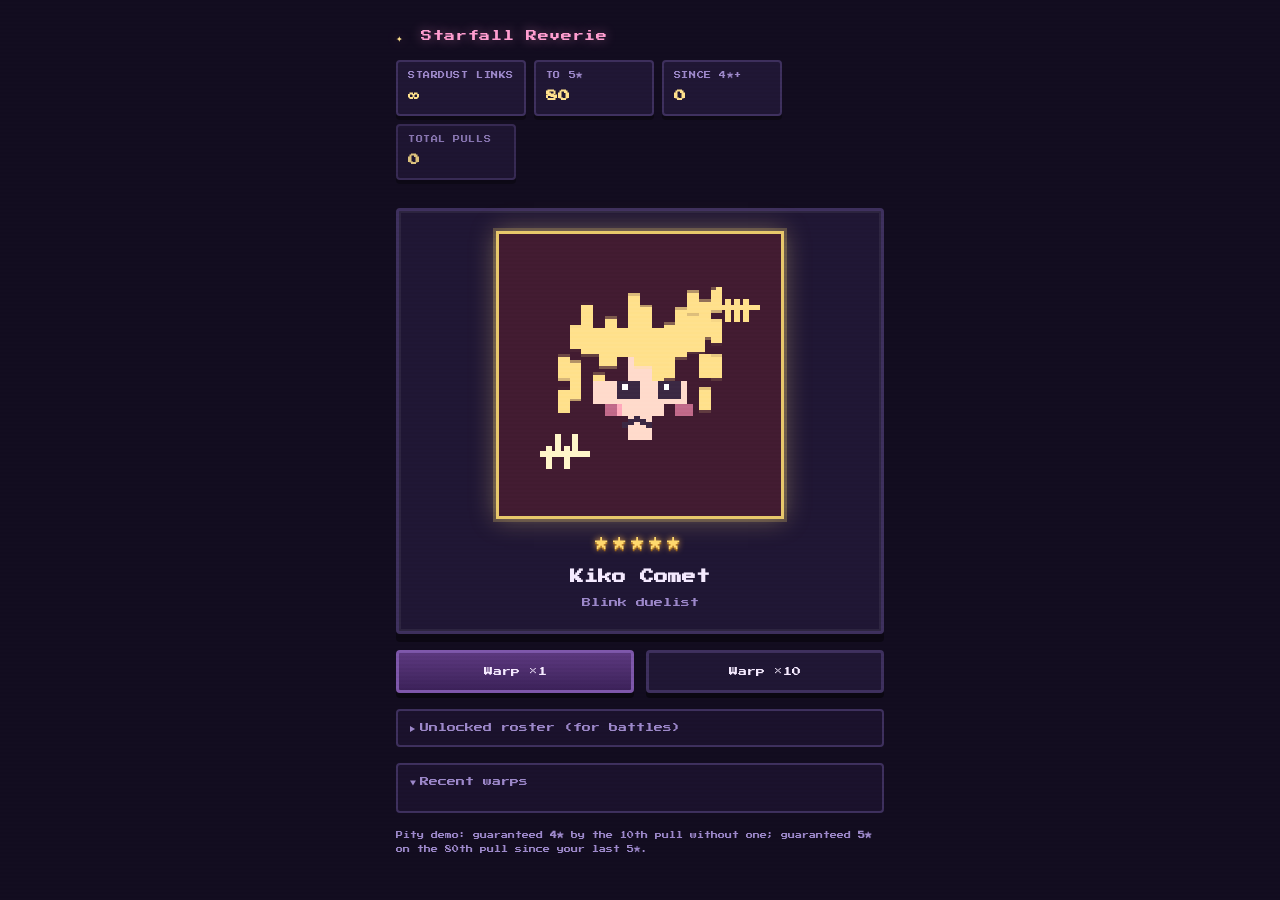
==== index.html @ 78b4b83d "Add gacha spin animation and shared Starfall sprites." ====
<!DOCTYPE html>
<html lang="en">
  <head>
    <meta charset="UTF-8" />
    <meta name="viewport" content="width=device-width, initial-scale=1" />
    <title>Starfall Reverie — Warp Terminal</title>
    <link rel="preconnect" href="https://fonts.googleapis.com" />
    <link rel="preconnect" href="https://fonts.gstatic.com" crossorigin />
    <link
      href="https://fonts.googleapis.com/css2?family=Press+Start+2P&display=swap"
      rel="stylesheet"
    />
    <link rel="stylesheet" href="styles.css" />
  </head>
  <body>
    <div class="crt-overlay" aria-hidden="true"></div>
    <main class="shell">
      <header class="top">
        <div class="brand">
          <span class="spark">✦</span>
          Starfall Reverie
        </div>
        <div class="top-stats">
          <div class="pill" title="Imaginary pulls — demo currency">
            <span class="label">Stardust Links</span>
            <strong id="currency">∞</strong>
          </div>
          <div class="pill" title="Pulls until 5★ pity">
            <span class="label">To 5★</span>
            <strong id="pity-five">80</strong>
          </div>
          <div class="pill" title="Pulls since last 4★ or higher">
            <span class="label">Since 4★+</span>
            <strong id="pity-four">0</strong>
          </div>
          <div class="pill muted">
            <span class="label">Total pulls</span>
            <strong id="total-pulls">0</strong>
          </div>
        </div>
      </header>

      <section class="stage" aria-live="polite">
        <div class="warp-card" id="result-card">
          <canvas id="portrait" width="96" height="96" aria-hidden="true"></canvas>
          <div class="stars" id="stars-row" aria-label=""></div>
          <h2 class="char-name" id="char-name">Ready to warp</h2>
          <p class="tagline" id="tagline">Cute destinies behind every startrail.</p>
        </div>
        <div class="burst" id="burst" aria-hidden="true"></div>
      </section>

      <div class="actions">
        <button type="button" class="btn primary" id="pull-one">
          Warp ×1
        </button>
        <button type="button" class="btn" id="pull-ten">
          Warp ×10
        </button>
      </div>

      <details class="vault-panel">
        <summary>Unlocked roster (for battles)</summary>
        <p class="vault-hint">
          Same sprites as gacha · your friend&apos;s combat page can load
          <code>shared/starfall.js</code> and call
          <code>Starfall.drawPortrait(canvas, Starfall.getCharacter(id))</code>.
        </p>
        <div class="roster-grid" id="roster-grid" aria-live="polite"></div>
      </details>

      <details class="log-panel" open>
        <summary>Recent warps</summary>
        <ul class="warp-log" id="warp-log"></ul>
      </details>

      <footer class="footnote">
        Pity demo: guaranteed <strong>4★</strong> by the 10th pull without one;
        guaranteed <strong>5★</strong> on the 80th pull since your last 5★.
      </footer>
    </main>
    <script src="shared/starfall.js"></script>
    <script src="game.js"></script>
  </body>
</html>
---- styles.css ----
:root {
  --bg: #120c1f;
  --panel: #1f1633;
  --line: #3d2f5c;
  --text: #f5eaff;
  --muted: #9b86c9;
  --accent: #ff9ccf;
  --gold: #ffe08a;
  --star5: linear-gradient(135deg, #fff6c9, #d4a24a);
  --star4: #c9b3ff;
  --star3: #7ec8ff;
  --danger: #ff6b9d;
  --radius: 4px;
  --pixel-scale: 3;
}

*,
*::before,
*::after {
  box-sizing: border-box;
}

html,
body {
  height: 100%;
  margin: 0;
  background: var(--bg);
  color: var(--text);
  font-family: "Press Start 2P", monospace;
  font-size: 10px;
  line-height: 1.6;
  overflow-x: hidden;
}

body {
  image-rendering: pixelated;
  image-rendering: crisp-edges;
}

.crt-overlay {
  pointer-events: none;
  position: fixed;
  inset: 0;
  background: repeating-linear-gradient(
    0deg,
    rgb(255 255 255 / 0.03),
    rgb(255 255 255 / 0.03) 2px,
    transparent 2px,
    transparent 4px
  );
  mix-blend-mode: overlay;
  z-index: 999;
}

.shell {
  max-width: 520px;
  margin: 0 auto;
  padding: 28px 16px 40px;
  position: relative;
  z-index: 1;
}

.top {
  display: flex;
  flex-direction: column;
  gap: 14px;
  margin-bottom: 20px;
}

.brand {
  font-size: 11px;
  letter-spacing: 0.06em;
  color: var(--accent);
  text-shadow: 0 0 12px rgb(255 156 207 / 0.45);
}

.spark {
  color: var(--gold);
  margin-right: 6px;
}

.top-stats {
  display: flex;
  flex-wrap: wrap;
  gap: 8px;
}

.pill {
  background: var(--panel);
  border: 2px solid var(--line);
  border-radius: var(--radius);
  padding: 8px 10px;
  min-width: 120px;
  box-shadow: 0 4px 0 rgb(0 0 0 / 0.35);
}

.pill.muted {
  opacity: 0.85;
}

.pill .label {
  display: block;
  font-size: 7px;
  color: var(--muted);
  margin-bottom: 6px;
  text-transform: uppercase;
  letter-spacing: 0.08em;
}

.pill strong {
  font-size: 12px;
  color: var(--gold);
}

.stage {
  position: relative;
  display: grid;
  place-items: center;
  padding: 8px 0 16px;
  min-height: 220px;
}

.warp-card {
  background: var(--panel);
  border: 3px solid var(--line);
  border-radius: var(--radius);
  padding: 20px;
  width: 100%;
  text-align: center;
  box-shadow:
    inset 0 0 0 2px rgb(255 255 255 / 0.06),
    0 8px 0 rgb(0 0 0 / 0.4);
}

#portrait {
  width: calc(96px * var(--pixel-scale));
  height: calc(96px * var(--pixel-scale));
  margin: 0 auto 14px;
  display: block;
  image-rendering: pixelated;
  image-rendering: crisp-edges;
  border: 3px solid var(--line);
  background: rgb(30 22 52);
}

.warp-card.r5 #portrait {
  border-color: #e8c86a;
  box-shadow:
    0 0 0 3px rgb(232 200 106 / 0.25),
    0 0 24px rgb(255 220 140 / 0.35);
}

.warp-card.r4 #portrait {
  border-color: var(--star4);
  box-shadow:
    0 0 0 3px rgb(201 179 255 / 0.2),
    0 0 18px rgb(180 140 255 / 0.3);
}

.warp-card.r3 #portrait {
  border-color: var(--star3);
}

.stars {
  font-size: 14px;
  letter-spacing: 4px;
  margin-bottom: 10px;
  min-height: 18px;
}

.stars.star5 span {
  color: #ffd86b;
  text-shadow:
    0 0 6px #ffb74a,
    0 2px #8a5714;
}

.stars.star4 span {
  color: var(--star4);
  text-shadow: 0 0 6px rgb(167 139 252 / 0.7);
}

.stars.star3 span {
  color: var(--star3);
}

.char-name {
  font-size: 14px;
  margin: 0 0 8px;
  word-break: break-word;
}

.tagline {
  margin: 0;
  font-size: 9px;
  color: var(--muted);
}

.burst {
  position: absolute;
  inset: 0;
  pointer-events: none;
  opacity: 0;
  background: radial-gradient(
    circle,
    rgb(255 230 180 / 0.45) 0%,
    transparent 70%
  );
  transition: opacity 120ms linear;
}

.burst.flash {
  opacity: 1;
  animation: puff 460ms ease-out forwards;
}

@keyframes puff {
  0% {
    transform: scale(0.92);
    opacity: 1;
  }
  70% {
    opacity: 0.35;
  }
  100% {
    transform: scale(1.15);
    opacity: 0;
  }
}

.actions {
  display: flex;
  gap: 12px;
  margin-bottom: 16px;
}

.btn {
  flex: 1;
  font-family: inherit;
  font-size: 9px;
  padding: 14px 10px;
  border-radius: var(--radius);
  border: 3px solid var(--line);
  background: var(--panel);
  color: var(--text);
  cursor: pointer;
  box-shadow: 0 5px 0 rgb(0 0 0 / 0.45);
}

.btn:active {
  transform: translateY(4px);
  box-shadow: 0 1px 0 rgb(0 0 0 / 0.35);
}

.btn.primary {
  background: linear-gradient(180deg, #5a377c, #3b2158);
  border-color: #7b55a8;
}

.btn.primary:hover {
  filter: brightness(1.06);
}

.btn:disabled {
  opacity: 0.45;
  cursor: not-allowed;
  pointer-events: none;
}

#result-card.is-spinning {
  animation: warp-wobble 0.16s linear infinite alternate;
}

#result-card.teaser-roll .tagline {
  opacity: 0.55;
}

@keyframes warp-wobble {
  from {
    transform: translate(-1px, 0) skewX(-0.35deg);
  }
  to {
    transform: translate(1px, 0.5px) skewX(0.35deg);
  }
}

.vault-panel {
  background: rgb(26 17 43);
  border: 2px solid var(--line);
  border-radius: var(--radius);
  padding: 10px 12px;
  margin-bottom: 16px;
}

.vault-panel summary {
  cursor: pointer;
  font-size: 9px;
  color: var(--muted);
}

.vault-hint {
  margin: 10px 0 12px;
  font-size: 7px;
  color: var(--muted);
  line-height: 1.9;
}

.vault-hint code {
  font-size: 6px;
  color: var(--accent);
  word-break: break-all;
}

.roster-grid {
  display: grid;
  grid-template-columns: repeat(auto-fill, minmax(88px, 1fr));
  gap: 10px;
  margin-bottom: 4px;
}

.roster-cell {
  border: 2px solid var(--line);
  border-radius: var(--radius);
  padding: 8px;
  background: var(--panel);
  text-align: center;
}

.roster-cell.owned {
  box-shadow:
    inset 0 0 0 2px rgb(255 255 255 / 0.04),
    0 5px 0 rgb(0 0 0 / 0.3);
}

.roster-mini {
  display: block;
  width: 56px;
  height: 56px;
  margin: 0 auto 6px;
  image-rendering: pixelated;
  image-rendering: crisp-edges;
  border: 2px solid var(--star3);
}

.roster-cell.r5 .roster-mini {
  border-color: #c9a046;
}

.roster-cell.r4 .roster-mini {
  border-color: rgb(169 146 229);
}

.roster-cell.locked .roster-mini {
  filter: grayscale(1) brightness(0.39) contrast(1.06);
}

.mini-stars {
  display: block;
  font-size: 10px;
  letter-spacing: 2px;
  margin-bottom: 4px;
  color: var(--gold);
}

.roster-cell.r4 .mini-stars {
  color: var(--star4);
}

.roster-cell.r3 .mini-stars {
  color: var(--star3);
}

.roster-name {
  margin: 0;
  font-size: 8px;
  line-height: 1.55;
  color: var(--text);
  overflow-wrap: anywhere;
}

.log-panel {
  background: rgb(26 17 43);
  border: 2px solid var(--line);
  border-radius: var(--radius);
  padding: 10px 12px;
  margin-bottom: 16px;
}

.log-panel summary {
  cursor: pointer;
  font-size: 9px;
  color: var(--muted);
}

.warp-log {
  list-style: none;
  margin: 12px 0 0;
  padding: 0;
  max-height: 140px;
  overflow-y: auto;
}

.warp-log li {
  font-size: 8px;
  padding: 6px 0;
  border-bottom: 1px dashed rgb(80 62 118 / 0.6);
  display: flex;
  justify-content: space-between;
  gap: 8px;
  color: var(--muted);
}

.warp-log strong {
  color: var(--text);
}

.log-r5 strong {
  color: #ffd86b;
}

.log-r4 strong {
  color: var(--star4);
}

.log-r3 strong {
  color: var(--star3);
}

.footnote {
  font-size: 7px;
  color: var(--muted);
  line-height: 1.9;
}

@media (min-width: 480px) {
  html,
  body {
    font-size: 11px;
  }
}
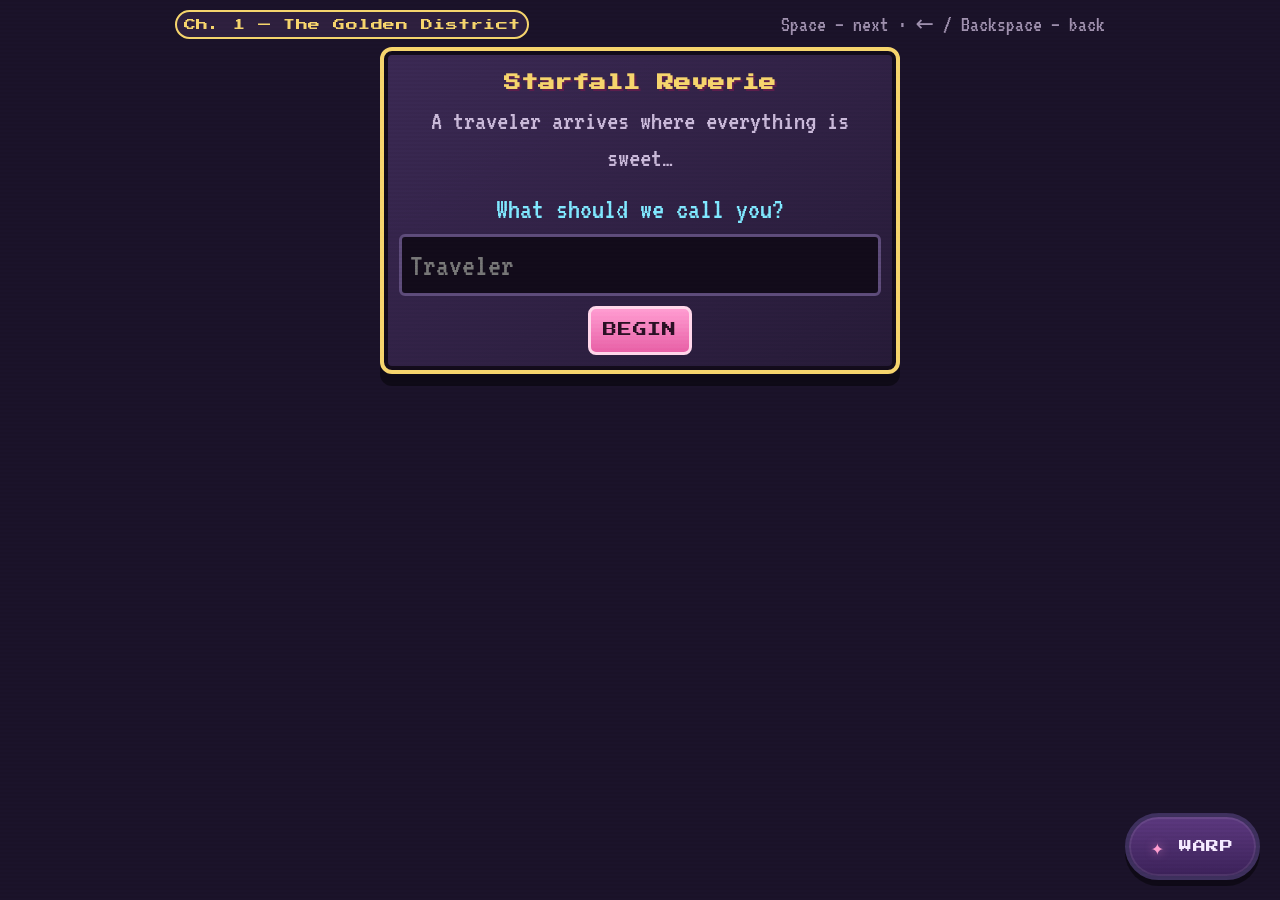
==== commit 4323cfef: "initial story thing yay" ====
--- a/index.html
+++ b/index.html
@@ -3,83 +3,145 @@
   <head>
     <meta charset="UTF-8" />
     <meta name="viewport" content="width=device-width, initial-scale=1" />
-    <title>Starfall Reverie — Warp Terminal</title>
+    <title>Starfall Reverie</title>
     <link rel="preconnect" href="https://fonts.googleapis.com" />
     <link rel="preconnect" href="https://fonts.gstatic.com" crossorigin />
     <link
-      href="https://fonts.googleapis.com/css2?family=Press+Start+2P&display=swap"
+      href="https://fonts.googleapis.com/css2?family=Press+Start+2P&family=VT323&display=swap"
       rel="stylesheet"
     />
     <link rel="stylesheet" href="styles.css" />
   </head>
   <body>
     <div class="crt-overlay" aria-hidden="true"></div>
-    <main class="shell">
-      <header class="top">
-        <div class="brand">
-          <span class="spark">✦</span>
-          Starfall Reverie
+
+    <div class="story-app">
+      <main class="game-shell">
+        <header class="story-top-bar">
+          <span class="chapter-pill">Ch. 1 — The Golden District</span>
+          <span class="story-hint">Space — next · ← / Backspace — back</span>
+        </header>
+
+        <section id="screen-name" class="screen screen--active" aria-label="Name entry">
+          <div class="name-card">
+            <h1 class="title">Starfall Reverie</h1>
+            <p class="subtitle">A traveler arrives where everything is sweet…</p>
+            <label class="name-label" for="player-name">What should we call you?</label>
+            <input
+              id="player-name"
+              class="name-input"
+              type="text"
+              maxlength="16"
+              autocomplete="off"
+              placeholder="Traveler"
+            />
+            <button id="btn-begin" type="button" class="story-btn story-btn-primary">Begin</button>
+          </div>
+        </section>
+
+        <section id="screen-story" class="screen" aria-label="Story" hidden>
+          <div class="scene-backdrop" id="scene-backdrop"></div>
+          <div class="dialogue-box" role="region" aria-live="polite">
+            <div class="speaker-row">
+              <span id="speaker" class="speaker"></span>
+            </div>
+            <p id="line" class="line"></p>
+            <div class="dialogue-actions">
+              <button id="btn-back" type="button" class="story-btn story-btn-ghost">Back</button>
+              <button id="btn-advance" type="button" class="story-btn">Next</button>
+            </div>
+          </div>
+        </section>
+      </main>
+
+      <button
+        type="button"
+        id="gacha-fab"
+        class="gacha-fab"
+        aria-haspopup="dialog"
+        aria-controls="gacha-modal"
+        title="Open warp terminal (gacha)"
+      >
+        <span class="gacha-fab-icon" aria-hidden="true">✦</span>
+        <span class="gacha-fab-label">Warp</span>
+      </button>
+    </div>
+
+    <dialog id="gacha-modal" class="gacha-modal" aria-labelledby="gacha-modal-title">
+      <div class="gacha-modal-panel">
+        <div class="gacha-modal-head">
+          <h2 id="gacha-modal-title" class="gacha-modal-title">Warp terminal</h2>
+          <button type="button" class="gacha-modal-close" id="gacha-close" aria-label="Close warp">
+            ×
+          </button>
         </div>
-        <div class="top-stats">
-          <div class="pill" title="Imaginary pulls — demo currency">
-            <span class="label">Stardust Links</span>
-            <strong id="currency">∞</strong>
+        <div class="shell">
+          <header class="top">
+            <div class="brand">
+              <span class="spark">✦</span>
+              Starfall Reverie
+            </div>
+            <div class="top-stats">
+              <div class="pill" title="Imaginary pulls — demo currency">
+                <span class="label">Stardust Links</span>
+                <strong id="currency">∞</strong>
+              </div>
+              <div class="pill" title="Pulls until 5★ pity">
+                <span class="label">To 5★</span>
+                <strong id="pity-five">80</strong>
+              </div>
+              <div class="pill" title="Pulls since last 4★ or higher">
+                <span class="label">Since 4★+</span>
+                <strong id="pity-four">0</strong>
+              </div>
+              <div class="pill muted">
+                <span class="label">Total pulls</span>
+                <strong id="total-pulls">0</strong>
+              </div>
+            </div>
+          </header>
+
+          <section class="stage" aria-live="polite">
+            <div class="warp-card" id="result-card">
+              <canvas id="portrait" width="96" height="96" aria-hidden="true"></canvas>
+              <div class="stars" id="stars-row" aria-label=""></div>
+              <h3 class="char-name" id="char-name">Ready to warp</h3>
+              <p class="tagline" id="tagline">Cute destinies behind every startrail.</p>
+            </div>
+            <div class="burst" id="burst" aria-hidden="true"></div>
+          </section>
+
+          <div class="actions">
+            <button type="button" class="btn primary" id="pull-one">Warp ×1</button>
+            <button type="button" class="btn" id="pull-ten">Warp ×10</button>
           </div>
-          <div class="pill" title="Pulls until 5★ pity">
-            <span class="label">To 5★</span>
-            <strong id="pity-five">80</strong>
-          </div>
-          <div class="pill" title="Pulls since last 4★ or higher">
-            <span class="label">Since 4★+</span>
-            <strong id="pity-four">0</strong>
-          </div>
-          <div class="pill muted">
-            <span class="label">Total pulls</span>
-            <strong id="total-pulls">0</strong>
-          </div>
+
+          <details class="vault-panel">
+            <summary>Unlocked roster (for battles)</summary>
+            <p class="vault-hint">
+              Same sprites as gacha · your friend&apos;s combat page can load
+              <code>shared/starfall.js</code> and call
+              <code>Starfall.drawPortrait(canvas, Starfall.getCharacter(id))</code>.
+            </p>
+            <div class="roster-grid" id="roster-grid" aria-live="polite"></div>
+          </details>
+
+          <details class="log-panel" open>
+            <summary>Recent warps</summary>
+            <ul class="warp-log" id="warp-log"></ul>
+          </details>
+
+          <footer class="footnote">
+            Pity demo: guaranteed <strong>4★</strong> by the 10th pull without one;
+            guaranteed <strong>5★</strong> on the 80th pull since your last 5★.
+          </footer>
         </div>
-      </header>
+      </div>
+    </dialog>
 
-      <section class="stage" aria-live="polite">
-        <div class="warp-card" id="result-card">
-          <canvas id="portrait" width="96" height="96" aria-hidden="true"></canvas>
-          <div class="stars" id="stars-row" aria-label=""></div>
-          <h2 class="char-name" id="char-name">Ready to warp</h2>
-          <p class="tagline" id="tagline">Cute destinies behind every startrail.</p>
-        </div>
-        <div class="burst" id="burst" aria-hidden="true"></div>
-      </section>
-
-      <div class="actions">
-        <button type="button" class="btn primary" id="pull-one">
-          Warp ×1
-        </button>
-        <button type="button" class="btn" id="pull-ten">
-          Warp ×10
-        </button>
-      </div>
-
-      <details class="vault-panel">
-        <summary>Unlocked roster (for battles)</summary>
-        <p class="vault-hint">
-          Same sprites as gacha · your friend&apos;s combat page can load
-          <code>shared/starfall.js</code> and call
-          <code>Starfall.drawPortrait(canvas, Starfall.getCharacter(id))</code>.
-        </p>
-        <div class="roster-grid" id="roster-grid" aria-live="polite"></div>
-      </details>
-
-      <details class="log-panel" open>
-        <summary>Recent warps</summary>
-        <ul class="warp-log" id="warp-log"></ul>
-      </details>
-
-      <footer class="footnote">
-        Pity demo: guaranteed <strong>4★</strong> by the 10th pull without one;
-        guaranteed <strong>5★</strong> on the 80th pull since your last 5★.
-      </footer>
-    </main>
     <script src="shared/starfall.js"></script>
     <script src="game.js"></script>
+    <script src="js/intro.js" defer></script>
+    <script src="js/gacha-modal.js" defer></script>
   </body>
 </html>
--- a/styles.css
+++ b/styles.css
@@ -432,9 +432,451 @@
   line-height: 1.9;
 }
 
+/* --- Story + warp FAB (main screen) --- */
+.story-app {
+  --story-bg: #1a1228;
+  --story-panel: #2d1f3d;
+  --story-panel-edge: #f6d46b;
+  --story-text: #fff8f0;
+  --story-muted: #c9b8d9;
+  --story-accent: #ff7eb9;
+  --story-accent-2: #7ee8ff;
+  --story-shadow: rgb(0 0 0 / 0.45);
+  --speaker-player: #7ee8ff;
+  --speaker-major: #ffe066;
+  --speaker-minor: #9b86b3;
+  --speaker-narration: #bdaacb;
+  /* Dialogue body stays this size; other UI can scale up separately */
+  --story-line-size: clamp(20px, 2.55vw, 30px);
+  position: relative;
+  z-index: 1;
+  min-height: 100vh;
+  background: var(--story-bg);
+  color: var(--story-text);
+  font-family: "VT323", system-ui, sans-serif;
+  font-size: clamp(22px, 2.7vw, 30px);
+  line-height: 1.35;
+}
+
+.game-shell {
+  width: min(960px, 100%);
+  margin: 0 auto;
+  padding: 1rem clamp(0.75rem, 3vw, 1.5rem) 5rem;
+  display: flex;
+  flex-direction: column;
+  gap: 0.75rem;
+}
+
+.story-top-bar {
+  display: flex;
+  justify-content: space-between;
+  align-items: center;
+  gap: 0.75rem;
+  flex-wrap: wrap;
+  font-size: clamp(16px, 2.3vw, 22px);
+  color: var(--story-muted);
+}
+
+.chapter-pill {
+  font-family: "Press Start 2P", monospace;
+  font-size: clamp(9px, 2vw, 12px);
+  letter-spacing: 0.04em;
+  padding: 0.45rem 0.65rem;
+  border: 2px solid var(--story-panel-edge);
+  border-radius: 999px;
+  background: var(--story-panel);
+  color: var(--story-panel-edge);
+}
+
+.story-hint {
+  opacity: 0.75;
+}
+
+.screen {
+  flex: 1;
+  display: none;
+  flex-direction: column;
+  justify-content: center;
+  align-items: center;
+  min-height: 280px;
+}
+
+.screen--active {
+  display: flex;
+}
+
+.name-card {
+  width: min(520px, 100%);
+  background: linear-gradient(145deg, #3a2852, #251a36);
+  border: 4px solid var(--story-panel-edge);
+  border-radius: 12px;
+  padding: 1.75rem 1.5rem 1.5rem;
+  box-shadow: 0 12px 0 var(--story-shadow), 0 0 0 4px #120b1a inset;
+  text-align: center;
+}
+
+.title {
+  font-family: "Press Start 2P", monospace;
+  font-size: clamp(12px, 3.2vw, 17px);
+  line-height: 1.6;
+  margin: 0 0 0.75rem;
+  color: var(--story-panel-edge);
+  text-shadow: 2px 2px 0 #5a1d4a;
+}
+
+.subtitle {
+  margin: 0 0 1.25rem;
+  color: var(--story-muted);
+  font-size: clamp(20px, 2.6vw, 28px);
+  line-height: 1.3;
+}
+
+.name-label {
+  display: block;
+  margin-bottom: 0.5rem;
+  color: var(--story-accent-2);
+  font-size: clamp(22px, 2.9vw, 30px);
+}
+
+.name-input {
+  width: 100%;
+  font: inherit;
+  font-size: clamp(22px, 2.9vw, 32px);
+  padding: 0.65rem 0.75rem;
+  border-radius: 6px;
+  border: 3px solid #5c4a78;
+  background: #120b1a;
+  color: var(--story-text);
+  margin-bottom: 1rem;
+}
+
+.name-input:focus {
+  outline: none;
+  border-color: var(--story-accent);
+  box-shadow: 0 0 0 2px rgb(255 126 185 / 0.35);
+}
+
+.story-btn {
+  font-family: "Press Start 2P", monospace;
+  font-size: clamp(10px, 2.4vw, 14px);
+  line-height: 1.8;
+  padding: 0.85rem 1.2rem;
+  border-radius: 8px;
+  border: 3px solid #3b2f55;
+  background: #453060;
+  color: var(--story-text);
+  cursor: pointer;
+  text-transform: uppercase;
+  letter-spacing: 0.06em;
+}
+
+.story-btn:hover {
+  filter: brightness(1.08);
+}
+
+.story-btn:active {
+  transform: translateY(2px);
+}
+
+.story-btn-primary {
+  background: linear-gradient(180deg, #ff9bd1, #e85fa5);
+  border-color: #ffd6ea;
+  color: #2a1024;
+}
+
+.story-btn-ghost {
+  background: transparent;
+  border-color: var(--story-muted);
+  color: var(--story-muted);
+}
+
+.story-btn:disabled {
+  opacity: 0.38;
+  cursor: not-allowed;
+  filter: none;
+}
+
+.story-btn:disabled:hover {
+  filter: none;
+}
+
+.story-btn:disabled:active {
+  transform: none;
+}
+
+.scene-backdrop {
+  width: min(720px, 100%);
+  aspect-ratio: 16 / 9;
+  margin-bottom: 1rem;
+  border: 4px solid var(--story-panel-edge);
+  border-radius: 10px;
+  background:
+    repeating-linear-gradient(90deg, #ffcf6a 0 28px, #ffd88f 28px 56px),
+    linear-gradient(180deg, #87e8ff 0%, #b8f7ff 40%, #ffe8f4 100%);
+  background-blend-mode: multiply, normal;
+  box-shadow:
+    0 10px 0 var(--story-shadow),
+    inset 0 -40px 80px rgb(255 182 222 / 0.35);
+  position: relative;
+  overflow: hidden;
+}
+
+.scene-backdrop::after {
+  content: "";
+  position: absolute;
+  inset: 0;
+  background-image:
+    radial-gradient(circle at 20% 30%, rgb(255 255 255 / 0.5) 0 8%, transparent 9%),
+    radial-gradient(circle at 78% 62%, rgb(255 255 255 / 0.45) 0 6%, transparent 7%),
+    linear-gradient(transparent 78%, rgb(196 77 106 / 0.08) 100%);
+  pointer-events: none;
+}
+
+.scene-backdrop[data-scene="gate"] {
+  background: linear-gradient(180deg, #2a1838 0%, #4c3068 55%, #f0c4e8 100%);
+}
+
+.scene-backdrop[data-scene="street"] {
+  background: linear-gradient(180deg, #ffe6a8 0%, #ffd2e8 50%, #c9fff3 100%);
+}
+
+.dialogue-box {
+  width: min(720px, 100%);
+  background: var(--story-panel);
+  border: 4px solid var(--story-panel-edge);
+  border-radius: 10px;
+  padding: 1rem 1.1rem 1rem;
+  box-shadow:
+    0 10px 0 var(--story-shadow),
+    0 0 0 3px #1a1228 inset;
+}
+
+.speaker-row {
+  margin-bottom: 0.35rem;
+}
+
+.speaker {
+  font-family: "Press Start 2P", monospace;
+  font-size: clamp(10px, 2.3vw, 13px);
+  letter-spacing: 0.04em;
+  color: var(--speaker-narration);
+}
+
+.speaker--player {
+  color: var(--speaker-player);
+  text-shadow: 0 0 12px rgb(126 232 255 / 0.35);
+}
+
+.speaker--major {
+  color: var(--speaker-major);
+  text-shadow: 1px 1px 0 rgb(90 29 74 / 0.4);
+}
+
+.speaker--minor {
+  color: var(--speaker-minor);
+}
+
+.speaker--narration {
+  color: var(--speaker-narration);
+  font-style: normal;
+  opacity: 0.92;
+}
+
+.line {
+  margin: 0 0 1rem;
+  min-height: 4.5em;
+  /* Story narration: keep original comfortable reading size */
+  font-size: var(--story-line-size);
+  line-height: 1.35;
+}
+
+.dialogue-actions {
+  display: flex;
+  gap: 0.5rem;
+  justify-content: space-between;
+  align-items: center;
+  flex-wrap: wrap;
+}
+
+.gacha-fab {
+  position: fixed;
+  right: clamp(12px, 3vw, 20px);
+  bottom: clamp(12px, 3vw, 20px);
+  z-index: 1000;
+  display: inline-flex;
+  align-items: center;
+  gap: 14px;
+  padding: 16px 22px;
+  min-height: 52px;
+  border-radius: 999px;
+  border: 4px solid var(--line);
+  background: linear-gradient(180deg, #5a377c, #3b2158);
+  color: var(--gold);
+  font-family: "Press Start 2P", monospace;
+  font-size: clamp(10px, 2.5vw, 13px);
+  letter-spacing: 0.06em;
+  text-transform: uppercase;
+  cursor: pointer;
+  box-shadow:
+    0 6px 0 rgb(0 0 0 / 0.45),
+    0 0 0 2px rgb(255 255 255 / 0.08) inset;
+}
+
+.gacha-fab:hover {
+  filter: brightness(1.07);
+}
+
+.gacha-fab:active {
+  transform: translateY(3px);
+  box-shadow: 0 2px 0 rgb(0 0 0 / 0.4);
+}
+
+.gacha-fab-icon {
+  font-size: clamp(16px, 4vw, 22px);
+  color: var(--accent);
+  text-shadow: 0 0 10px rgb(255 156 207 / 0.55);
+}
+
+.gacha-fab-label {
+  color: var(--text);
+}
+
+/* --- Gacha dialog --- */
+.gacha-modal {
+  width: min(560px, calc(100vw - 24px));
+  max-height: calc(100vh - 24px);
+  overflow: hidden;
+  padding: 0;
+  border: none;
+  border-radius: 10px;
+  background: transparent;
+  box-shadow: none;
+  color: var(--text);
+}
+
+.gacha-modal::backdrop {
+  background: rgb(8 5 16 / 0.72);
+  backdrop-filter: blur(2px);
+}
+
+.gacha-modal-panel {
+  background: var(--bg);
+  border: 3px solid var(--line);
+  border-radius: 10px;
+  box-shadow: 0 16px 48px rgb(0 0 0 / 0.55);
+  overflow: hidden;
+}
+
+.gacha-modal-head {
+  display: flex;
+  align-items: center;
+  justify-content: space-between;
+  gap: 12px;
+  padding: 10px 12px;
+  background: rgb(26 17 43);
+  border-bottom: 2px solid var(--line);
+}
+
+.gacha-modal-title {
+  margin: 0;
+  font-size: clamp(11px, 2.8vw, 15px);
+  font-weight: normal;
+  color: var(--accent);
+  letter-spacing: 0.05em;
+}
+
+.gacha-modal-close {
+  font-family: inherit;
+  font-size: 18px;
+  line-height: 1;
+  width: 42px;
+  height: 42px;
+  padding: 0;
+  border-radius: var(--radius);
+  border: 2px solid var(--line);
+  background: var(--panel);
+  color: var(--muted);
+  cursor: pointer;
+}
+
+.gacha-modal-close:hover {
+  color: var(--text);
+  border-color: var(--muted);
+}
+
+.gacha-modal .shell {
+  font-family: "Press Start 2P", monospace;
+  font-size: clamp(11px, 2.7vw, 14px);
+  line-height: 1.65;
+  max-width: none;
+  margin: 0;
+  padding: 20px 16px 32px;
+  max-height: min(72vh, 640px);
+  overflow-y: auto;
+}
+
+.gacha-modal .shell .brand {
+  font-size: clamp(13px, 3.1vw, 16px);
+}
+
+.gacha-modal .shell .pill .label {
+  font-size: clamp(8px, 2.1vw, 11px);
+  margin-bottom: 8px;
+}
+
+.gacha-modal .shell .pill strong {
+  font-size: clamp(14px, 3.2vw, 18px);
+}
+
+.gacha-modal .shell .stars {
+  font-size: clamp(16px, 3.6vw, 21px);
+  min-height: 22px;
+}
+
+.gacha-modal .shell .char-name {
+  font-size: clamp(16px, 3.8vw, 21px);
+}
+
+.gacha-modal .shell .tagline {
+  font-size: clamp(11px, 2.6vw, 14px);
+}
+
+.gacha-modal .shell .btn {
+  font-size: clamp(11px, 2.7vw, 14px);
+  padding: 16px 14px;
+}
+
+.gacha-modal .shell .vault-panel summary {
+  font-size: clamp(11px, 2.6vw, 14px);
+}
+
+.gacha-modal .shell .vault-hint {
+  font-size: clamp(9px, 2.2vw, 12px);
+}
+
+.gacha-modal .shell .vault-hint code {
+  font-size: clamp(8px, 2vw, 10px);
+}
+
+.gacha-modal .shell .roster-name {
+  font-size: clamp(10px, 2.4vw, 13px);
+}
+
+.gacha-modal .shell .mini-stars {
+  font-size: clamp(12px, 2.8vw, 15px);
+}
+
+.gacha-modal .shell .warp-log li {
+  font-size: clamp(10px, 2.4vw, 13px);
+  padding: 8px 0;
+}
+
+.gacha-modal .shell .footnote {
+  font-size: clamp(9px, 2.2vw, 12px);
+}
+
 @media (min-width: 480px) {
-  html,
-  body {
-    font-size: 11px;
+  .gacha-modal .shell {
+    font-size: clamp(12px, 2.8vw, 15px);
   }
 }
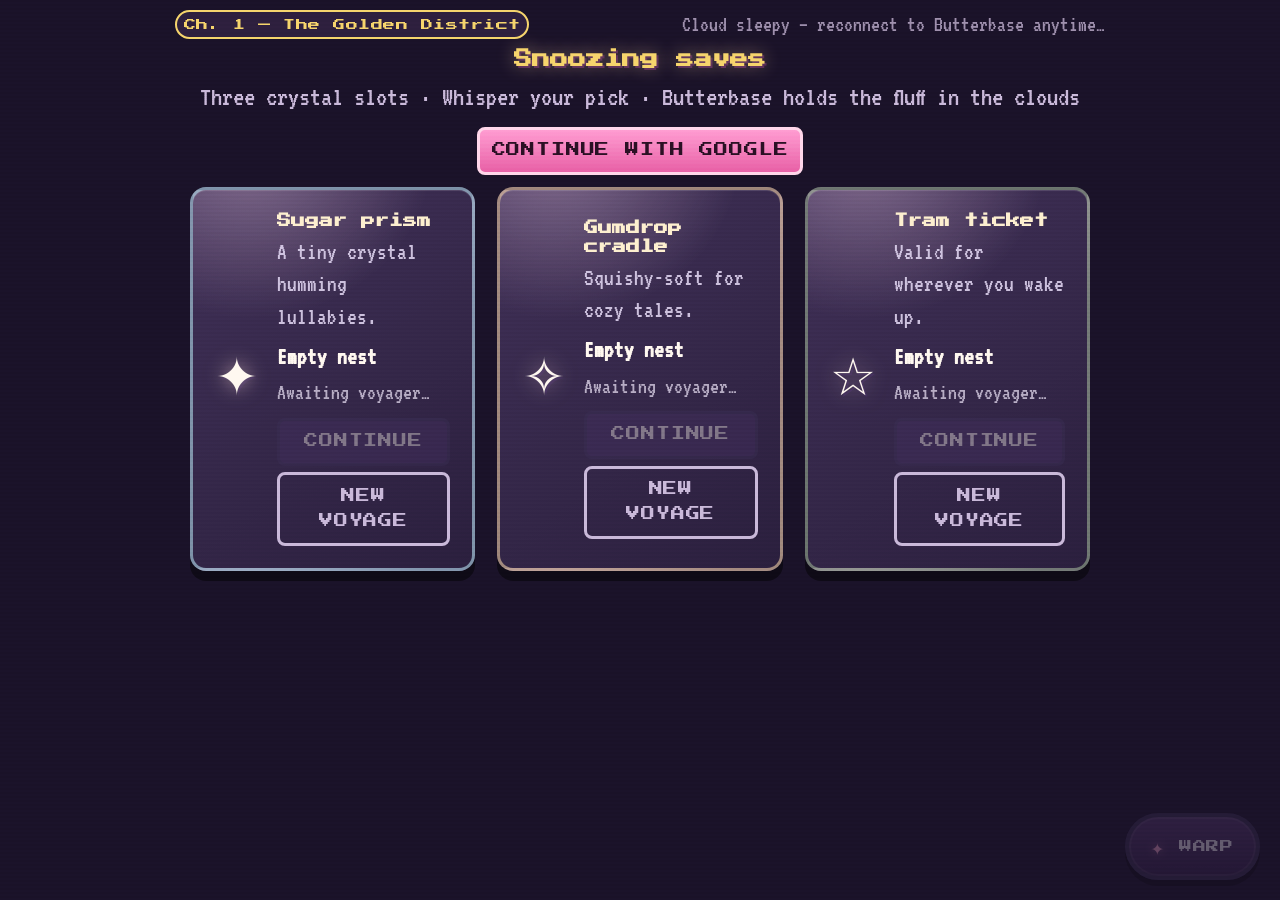
==== commit 6276cae4: "Add Butterbase cloud saves with Google OAuth and save-crystal shelf. Wire gacha pity/unlocks into Sa" ====
--- a/index.html
+++ b/index.html
@@ -15,14 +15,31 @@
   <body>
     <div class="crt-overlay" aria-hidden="true"></div>
 
-    <div class="story-app">
+    <div id="story-app" class="story-app">
       <main class="game-shell">
         <header class="story-top-bar">
           <span class="chapter-pill">Ch. 1 — The Golden District</span>
-          <span class="story-hint">Space — next · ← / Backspace — back</span>
+          <span id="top-phase-hint" class="story-hint"></span>
         </header>
 
-        <section id="screen-name" class="screen screen--active" aria-label="Name entry">
+        <section id="screen-save" class="screen screen-save" aria-label="Pick a save crystal">
+          <div class="save-shelf">
+            <header class="save-shelf__head">
+              <h1 class="save-shelf__title">Snoozing saves</h1>
+              <p class="save-shelf__sub">
+                Three crystal slots · Whisper your pick · Butterbase holds the fluff in the clouds
+              </p>
+              <div
+                id="save-shelf-auth"
+                class="save-shelf__auth"
+                aria-live="polite"
+              ></div>
+            </header>
+            <div id="save-shelf-panel" class="save-shelf__grid"></div>
+          </div>
+        </section>
+
+        <section id="screen-name" class="screen" aria-label="Name entry" hidden>
           <div class="name-card">
             <h1 class="title">Starfall Reverie</h1>
             <p class="subtitle">A traveler arrives where everything is sweet…</p>
@@ -36,6 +53,17 @@
               placeholder="Traveler"
             />
             <button id="btn-begin" type="button" class="story-btn story-btn-primary">Begin</button>
+            <button id="btn-slot-change" type="button" class="story-btn story-btn-ghost btn-change-slot">
+              Different crystal…
+            </button>
+            <button
+              id="btn-name-save-quit"
+              type="button"
+              class="story-btn story-btn-ghost btn-change-slot btn-name-save-quit"
+              title="Save to cloud and return to save crystals"
+            >
+              Save &amp; quit to crystals
+            </button>
           </div>
         </section>
 
@@ -49,6 +77,14 @@
             <div class="dialogue-actions">
               <button id="btn-back" type="button" class="story-btn story-btn-ghost">Back</button>
               <button id="btn-advance" type="button" class="story-btn">Next</button>
+              <button
+                id="btn-save-quit"
+                type="button"
+                class="story-btn story-btn-ghost btn-save-quit"
+                title="Save to cloud and return to save crystals"
+              >
+                Save &amp; quit to crystals
+              </button>
             </div>
           </div>
         </section>
@@ -140,6 +176,8 @@
     </dialog>
 
     <script src="shared/starfall.js"></script>
+    <script src="shared/butterbase-config.js"></script>
+    <script src="js/save-session.js"></script>
     <script src="game.js"></script>
     <script src="js/intro.js" defer></script>
     <script src="js/gacha-modal.js" defer></script>
--- a/styles.css
+++ b/styles.css
@@ -698,6 +698,15 @@
   flex-wrap: wrap;
 }
 
+.dialogue-actions .btn-save-quit {
+  flex: 1 1 100%;
+  margin-top: 0.35rem;
+  text-transform: none;
+  letter-spacing: 0.04em;
+  font-size: clamp(9px, 2vw, 12px) !important;
+  padding: 0.65rem 0.85rem !important;
+}
+
 .gacha-fab {
   position: fixed;
   right: clamp(12px, 3vw, 20px);
@@ -741,6 +750,197 @@
   color: var(--text);
 }
 
+/* --- Butterbase save crystals --- */
+.screen-save.screen--active {
+  animation: save-shelf-in 560ms cubic-bezier(0.22, 1, 0.36, 1) forwards;
+}
+
+@keyframes save-shelf-in {
+  from {
+    opacity: 0;
+    transform: translateY(14px);
+  }
+  to {
+    opacity: 1;
+    transform: translateY(0);
+  }
+}
+
+.save-shelf {
+  width: min(900px, 100%);
+}
+
+.save-shelf__head {
+  text-align: center;
+  margin-bottom: 1.25rem;
+}
+
+.save-shelf__title {
+  font-family: "Press Start 2P", monospace;
+  font-size: clamp(13px, 3.8vw, 18px);
+  margin: 0 0 0.75rem;
+  color: var(--story-panel-edge);
+  text-shadow:
+    0 0 18px rgb(255 219 173 / 0.45),
+    2px 2px #4d2052;
+}
+
+.save-shelf__sub {
+  margin: 0;
+  font-size: clamp(20px, 3vw, 28px);
+  color: var(--story-muted);
+  line-height: 1.35;
+}
+
+.save-shelf__auth {
+  margin-top: 1rem;
+  display: flex;
+  flex-wrap: wrap;
+  justify-content: center;
+  align-items: center;
+  gap: 0.55rem 0.95rem;
+  font-family: "VT323", ui-monospace, monospace;
+  font-size: clamp(19px, 2.55vw, 26px);
+  color: var(--story-muted);
+}
+
+.save-shelf__auth-label {
+  max-width: 26rem;
+  line-height: 1.3;
+}
+
+.save-shelf__auth-warn {
+  color: #ffd5a8;
+  text-shadow: 0 0 14px rgb(255 206 154 / 0.35);
+}
+
+.save-shelf__oauth-google.story-btn {
+  text-decoration: none;
+}
+
+.save-shelf__grid {
+  display: grid;
+  grid-template-columns: repeat(auto-fit, minmax(220px, 1fr));
+  gap: clamp(14px, 3vw, 22px);
+}
+
+.save-crystal-card {
+  display: grid;
+  grid-template-columns: auto 1fr;
+  gap: clamp(12px, 2.5vw, 18px);
+  align-items: center;
+  padding: clamp(16px, 3vw, 22px);
+  border-radius: 16px;
+  border: 3px solid rgb(190 237 252 / 0.55);
+  background:
+    radial-gradient(
+      ellipse 120% 80% at 20% -10%,
+      rgb(255 220 246 / 0.35),
+      transparent 55%
+    ),
+    linear-gradient(145deg, #3f2f55, #2a1f3d);
+  box-shadow:
+    0 10px 0 var(--story-shadow),
+    inset 0 1px rgb(255 255 255 / 0.12);
+  animation: crystal-bob 4.8s ease-in-out infinite alternate;
+}
+
+.save-crystal-card:nth-child(2) {
+  animation-duration: 5.9s;
+  animation-delay: 0.35s;
+  border-color: rgb(252 217 169 / 0.55);
+}
+
+.save-crystal-card:nth-child(3) {
+  animation-duration: 5.2s;
+  animation-delay: 0.6s;
+  border-color: rgb(192 229 173 / 0.42);
+}
+
+@keyframes crystal-bob {
+  from {
+    transform: translateY(0);
+  }
+  to {
+    transform: translateY(-6px);
+  }
+}
+
+.save-crystal-card--busy {
+  opacity: 0.6;
+  pointer-events: none;
+}
+
+.save-crystal__glyph {
+  font-size: clamp(34px, 8vw, 52px);
+  line-height: 1;
+  text-shadow: 0 0 20px rgb(255 237 206 / 0.55);
+  filter: drop-shadow(2px 2px rgb(71 43 109 / 0.45));
+}
+
+.save-crystal__title {
+  font-family: "Press Start 2P", monospace;
+  font-size: clamp(11px, 2.9vw, 14px);
+  margin: 0 0 0.45rem;
+  color: rgb(253 239 207);
+}
+
+.save-crystal__flavor {
+  margin: 0 0 0.75rem;
+  font-size: clamp(18px, 2.6vw, 24px);
+  color: rgb(229 217 246 / 0.85);
+}
+
+.save-crystal__status {
+  display: flex;
+  flex-wrap: wrap;
+  gap: 0.55rem;
+  justify-content: space-between;
+  font-size: clamp(18px, 2.6vw, 24px);
+  margin-bottom: 0.95rem;
+  color: var(--story-accent-2);
+}
+
+.save-crystal__line {
+  color: var(--story-text);
+  font-weight: 600;
+}
+
+.save-crystal__time {
+  color: rgb(227 217 237 / 0.75);
+  font-size: clamp(17px, 2.35vw, 22px);
+}
+
+.save-crystal__buttons {
+  display: flex;
+  flex-wrap: wrap;
+  gap: 0.65rem;
+}
+
+.save-crystal__buttons .story-btn {
+  flex: 1 1 auto;
+}
+
+.btn-change-slot {
+  margin-top: 0.9rem;
+  width: 100%;
+  padding: 0.65rem 1rem !important;
+  font-size: clamp(9px, 2vw, 12px) !important;
+  text-transform: none;
+  letter-spacing: 0.02em;
+}
+
+#story-app:not([data-phase="story"]) .gacha-fab {
+  opacity: 0.33;
+  pointer-events: none;
+  filter: grayscale(0.2);
+}
+
+#story-app[data-phase="story"] .gacha-fab {
+  opacity: 1;
+  pointer-events: auto;
+}
+
 /* --- Gacha dialog --- */
 .gacha-modal {
   width: min(560px, calc(100vw - 24px));
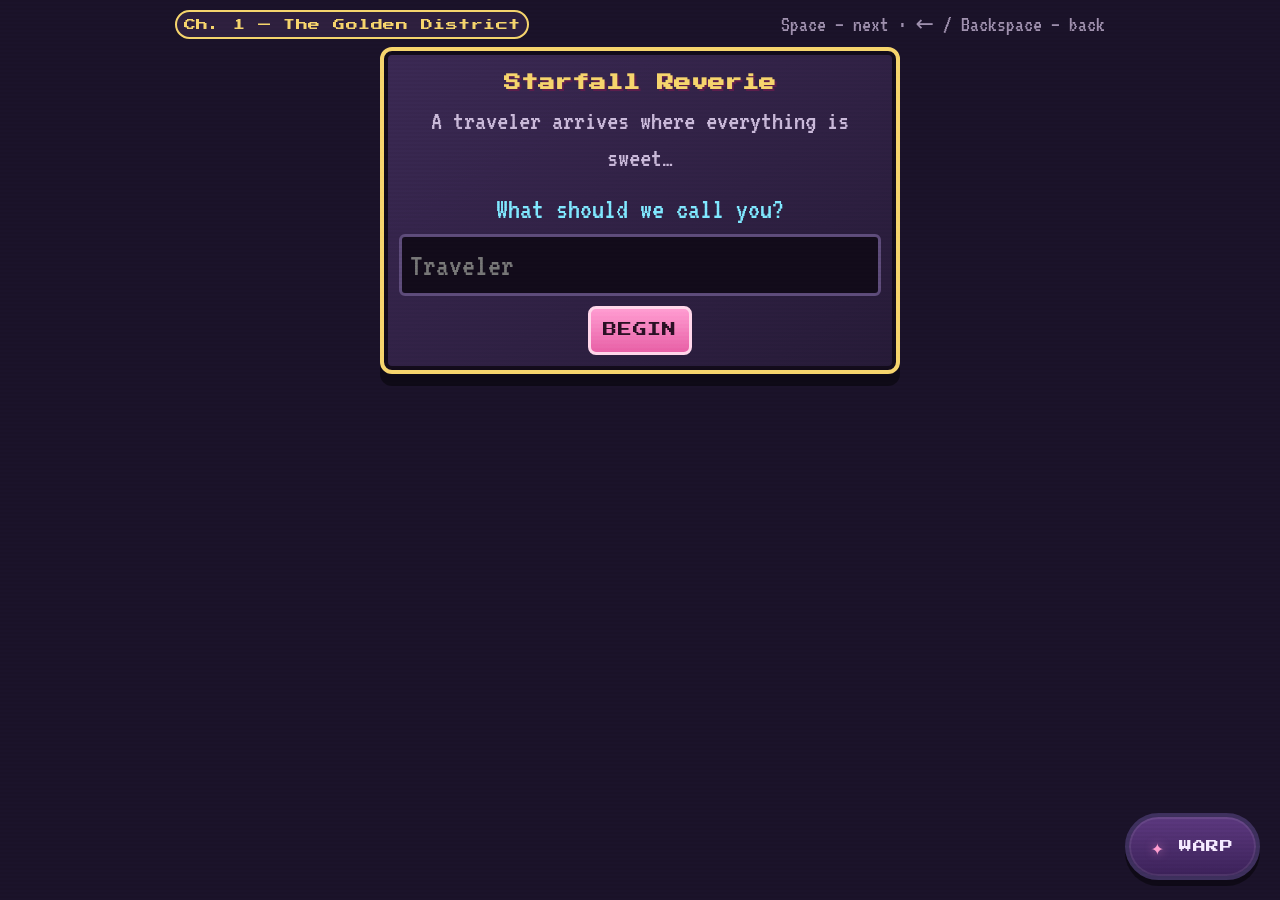
==== commit 7dd12347: "chapter 2 yay" ====
--- a/index.html
+++ b/index.html
@@ -15,31 +15,14 @@
   <body>
     <div class="crt-overlay" aria-hidden="true"></div>
 
-    <div id="story-app" class="story-app">
+    <div class="story-app">
       <main class="game-shell">
         <header class="story-top-bar">
-          <span class="chapter-pill">Ch. 1 — The Golden District</span>
-          <span id="top-phase-hint" class="story-hint"></span>
+          <span id="chapter-pill" class="chapter-pill">Ch. 1 — The Golden District</span>
+          <span class="story-hint">Space — next · ← / Backspace — back</span>
         </header>
 
-        <section id="screen-save" class="screen screen-save" aria-label="Pick a save crystal">
-          <div class="save-shelf">
-            <header class="save-shelf__head">
-              <h1 class="save-shelf__title">Snoozing saves</h1>
-              <p class="save-shelf__sub">
-                Three crystal slots · Whisper your pick · Butterbase holds the fluff in the clouds
-              </p>
-              <div
-                id="save-shelf-auth"
-                class="save-shelf__auth"
-                aria-live="polite"
-              ></div>
-            </header>
-            <div id="save-shelf-panel" class="save-shelf__grid"></div>
-          </div>
-        </section>
-
-        <section id="screen-name" class="screen" aria-label="Name entry" hidden>
+        <section id="screen-name" class="screen screen--active" aria-label="Name entry">
           <div class="name-card">
             <h1 class="title">Starfall Reverie</h1>
             <p class="subtitle">A traveler arrives where everything is sweet…</p>
@@ -53,17 +36,6 @@
               placeholder="Traveler"
             />
             <button id="btn-begin" type="button" class="story-btn story-btn-primary">Begin</button>
-            <button id="btn-slot-change" type="button" class="story-btn story-btn-ghost btn-change-slot">
-              Different crystal…
-            </button>
-            <button
-              id="btn-name-save-quit"
-              type="button"
-              class="story-btn story-btn-ghost btn-change-slot btn-name-save-quit"
-              title="Save to cloud and return to save crystals"
-            >
-              Save &amp; quit to crystals
-            </button>
           </div>
         </section>
 
@@ -77,13 +49,16 @@
             <div class="dialogue-actions">
               <button id="btn-back" type="button" class="story-btn story-btn-ghost">Back</button>
               <button id="btn-advance" type="button" class="story-btn">Next</button>
+            </div>
+            <div class="story-boss-row">
               <button
-                id="btn-save-quit"
+                id="btn-boss-fight"
                 type="button"
-                class="story-btn story-btn-ghost btn-save-quit"
-                title="Save to cloud and return to save crystals"
+                class="story-btn story-btn-primary"
+                title="See how the fight works, then enter the arena."
+                hidden
               >
-                Save &amp; quit to crystals
+                Face the Conductor (battle)
               </button>
             </div>
           </div>
@@ -96,7 +71,7 @@
         class="gacha-fab"
         aria-haspopup="dialog"
         aria-controls="gacha-modal"
-        title="Open warp terminal (gacha)"
+        title="Open warp terminal (spend candies)"
       >
         <span class="gacha-fab-icon" aria-hidden="true">✦</span>
         <span class="gacha-fab-label">Warp</span>
@@ -118,9 +93,9 @@
               Starfall Reverie
             </div>
             <div class="top-stats">
-              <div class="pill" title="Imaginary pulls — demo currency">
-                <span class="label">Stardust Links</span>
-                <strong id="currency">∞</strong>
+              <div class="pill" title="Currency for wishes — 1 candy per Warp ×1, 10 for Warp ×10">
+                <span class="label">Candies</span>
+                <strong id="currency">0</strong>
               </div>
               <div class="pill" title="Pulls until 5★ pity">
                 <span class="label">To 5★</span>
@@ -168,18 +143,133 @@
           </details>
 
           <footer class="footnote">
-            Pity demo: guaranteed <strong>4★</strong> by the 10th pull without one;
+            Each wish costs <strong>1</strong> candy; Warp ×10 costs <strong>10</strong> candies. Story
+            milestones can grant more. Pity: guaranteed <strong>4★</strong> by the 10th pull without one;
             guaranteed <strong>5★</strong> on the 80th pull since your last 5★.
           </footer>
         </div>
       </div>
     </dialog>
 
+    <dialog id="boss-briefing-modal" class="boss-briefing-modal" aria-labelledby="boss-briefing-title">
+      <div class="boss-briefing-panel">
+        <h2 id="boss-briefing-title" class="boss-briefing-title">Before you fight</h2>
+        <p id="boss-briefing-lead" class="boss-briefing-lead">
+          Quick read — then you’ll get a safe countdown in the arena. Candies and Warp allies apply here
+          too: pick an ally in the battle UI for bonus HP and damage. You can close this anytime.
+        </p>
+        <div class="boss-howto boss-howto--briefing">
+          <ol id="boss-briefing-steps" class="boss-howto-list" aria-label="How to fight this boss"></ol>
+          <p class="boss-howto-foot">Controls: <kbd>A</kbd> <kbd>D</kbd> move · <kbd>W</kbd> center · <kbd>Space</kbd> / <kbd>S</kbd> strike.</p>
+        </div>
+        <div class="boss-briefing-actions">
+          <button type="button" class="story-btn story-btn-ghost" id="boss-briefing-cancel">Not now</button>
+          <button type="button" class="story-btn story-btn-primary" id="boss-briefing-start">Start battle</button>
+        </div>
+      </div>
+    </dialog>
+
+    <dialog id="boss-modal" class="boss-modal" aria-labelledby="boss-modal-title">
+      <div class="boss-modal-panel">
+        <div class="boss-modal-head">
+          <div class="boss-head-text">
+            <h2 id="boss-modal-title" class="boss-modal-title">Conductor of Smiles</h2>
+            <p id="boss-phase-label" class="boss-phase-label">Phase 1 — Opening night</p>
+          </div>
+          <canvas id="boss-conductor-portrait" width="56" height="56" aria-hidden="true"></canvas>
+          <button type="button" class="boss-modal-close" id="boss-close" aria-label="Close battle">
+            ×
+          </button>
+        </div>
+        <div class="boss-body">
+          <div class="boss-hud-row">
+            <div class="boss-hp-wrap">
+              <span class="boss-hp-cap">Boss</span>
+              <div class="boss-hp-track"><div id="boss-hp-bar" class="boss-hp-fill boss-hp-boss"></div></div>
+            </div>
+            <div class="boss-hp-wrap">
+              <span class="boss-hp-cap">You</span>
+              <div class="boss-hp-track"><div id="player-hp-bar" class="boss-hp-fill boss-hp-you"></div></div>
+            </div>
+          </div>
+          <div class="boss-hype-row" title="Build hype by striking; getting hit kills hype. Crits & streaks add more.">
+            <span class="boss-hype-label">Hype</span>
+            <div class="boss-hype-track"><div id="boss-hype-fill" class="boss-hype-fill"></div></div>
+            <span id="boss-streak-label" class="boss-streak-label">Streak 0</span>
+          </div>
+          <div class="boss-gacha-row">
+            <div class="boss-stardust-pill" title="Spend candies in the Warp terminal">
+              <span class="boss-stardust-label">Candies</span>
+              <strong id="boss-stardust-display" class="boss-stardust-amt">0</strong>
+            </div>
+            <button type="button" class="story-btn story-btn-ghost" id="boss-open-warp">
+              Warp terminal
+            </button>
+            <div class="boss-ally-wrap">
+              <canvas id="boss-ally-portrait" width="40" height="40" aria-hidden="true"></canvas>
+              <label class="boss-ally-label">
+                <span class="boss-ally-label-text">Ally</span>
+                <select id="boss-ally-select" class="boss-ally-select" aria-label="Battle ally from unlocked warp roster"></select>
+              </label>
+            </div>
+          </div>
+          <p id="boss-ally-hint" class="boss-ally-hint"></p>
+          <div class="boss-arena-block">
+            <canvas id="boss-canvas" width="360" height="400" aria-label="Battle arena"></canvas>
+            <div id="boss-victory" class="boss-victory" hidden>
+              <div class="boss-victory-card">
+                <p class="boss-victory-eyebrow">Victory</p>
+                <h3 id="boss-victory-title" class="boss-victory-title">The house lights fade</h3>
+                <p id="boss-victory-blurb" class="boss-victory-blurb">
+                  The Conductor tips her hat — you made it through the encore.
+                </p>
+                <p class="boss-victory-reward">
+                  <span class="boss-victory-reward-label">Earned</span>
+                  <strong class="boss-victory-reward-amt">+<span id="boss-victory-stardust">0</span></strong>
+                  <span class="boss-victory-reward-unit">candies</span>
+                </p>
+                <div class="boss-victory-actions">
+                  <button type="button" class="story-btn story-btn-primary" id="boss-victory-continue">
+                    Continue story
+                  </button>
+                  <button type="button" class="story-btn story-btn-ghost" id="boss-victory-home">
+                    Home
+                  </button>
+                </div>
+              </div>
+            </div>
+            <div id="boss-defeat" class="boss-defeat" hidden>
+              <div class="boss-defeat-card">
+                <p class="boss-defeat-eyebrow">Defeat</p>
+                <h3 id="boss-defeat-title" class="boss-defeat-title">Curtains</h3>
+                <p id="boss-defeat-blurb" class="boss-defeat-blurb">
+                  The Conductor curtsies anyway. The crowd pretends it was scripted.
+                </p>
+                <div class="boss-defeat-actions">
+                  <button type="button" class="story-btn story-btn-primary" id="boss-defeat-retry">Try again</button>
+                  <button type="button" class="story-btn story-btn-ghost" id="boss-defeat-home">Home</button>
+                </div>
+              </div>
+            </div>
+          </div>
+          <p id="boss-fight-msg" class="boss-fight-msg" role="status"></p>
+          <div class="boss-controls">
+            <button type="button" class="story-btn story-btn-primary" id="boss-strike">
+              Strike (Space / S)
+            </button>
+          </div>
+          <p class="boss-hint">
+            <strong>Move:</strong> <kbd>A</kbd> left · <kbd>D</kbd> right · <kbd>W</kbd> center.
+            <strong>Strike:</strong> <kbd>Space</kbd> or <kbd>S</kbd> — there’s a short cooldown between hits.
+          </p>
+        </div>
+      </div>
+    </dialog>
+
     <script src="shared/starfall.js"></script>
-    <script src="shared/butterbase-config.js"></script>
-    <script src="js/save-session.js"></script>
     <script src="game.js"></script>
     <script src="js/intro.js" defer></script>
     <script src="js/gacha-modal.js" defer></script>
+    <script src="js/conductor-boss.js" defer></script>
   </body>
 </html>
--- a/styles.css
+++ b/styles.css
@@ -640,6 +640,65 @@
   background: linear-gradient(180deg, #ffe6a8 0%, #ffd2e8 50%, #c9fff3 100%);
 }
 
+.scene-backdrop[data-scene="evening"] {
+  background: linear-gradient(185deg, #4a2c68 0%, #ff8fb5 35%, #ffd86b 70%, #2a1838 100%);
+}
+
+.scene-backdrop[data-scene="tram"] {
+  background: linear-gradient(180deg, #ffb8d9 0%, #fff0c9 45%, #7fd9ff 100%);
+  opacity: 1;
+}
+
+.scene-backdrop[data-scene="stage"] {
+  background: radial-gradient(ellipse 120% 80% at 50% 20%, #fff8e8 0%, transparent 55%),
+    linear-gradient(180deg, #1a0f28 0%, #4c3068 40%, #ffd0e8 100%);
+}
+
+.scene-backdrop[data-scene="descent"] {
+  background: linear-gradient(185deg, #0d0614 0%, #1e1238 45%, #2d2050 100%);
+}
+
+.scene-backdrop[data-scene="vault"] {
+  background: radial-gradient(ellipse 80% 50% at 50% 100%, rgb(100 200 220 / 0.12) 0%, transparent 55%),
+    linear-gradient(180deg, #161022 0%, #251a3d 60%, #0a0610 100%);
+}
+
+.scene-backdrop[data-scene="pods"] {
+  background:
+    radial-gradient(circle at 20% 30%, rgb(180 255 240 / 0.15) 0 3%, transparent 4%),
+    radial-gradient(circle at 70% 55%, rgb(200 160 255 / 0.18) 0 4%, transparent 5%),
+    linear-gradient(180deg, #120a1e 0%, #2a1a42 50%, #0d0814 100%);
+}
+
+.scene-backdrop[data-scene="tether"] {
+  background: repeating-linear-gradient(
+      90deg,
+      rgb(40 30 70 / 0.35) 0 4px,
+      transparent 4px 14px
+    ),
+    linear-gradient(175deg, #181028 0%, #3a2860 45%, #100818 100%);
+}
+
+.scene-backdrop[data-scene="deep"] {
+  background: linear-gradient(180deg, #080510 0%, #1a0f28 55%, #12082a 100%);
+}
+
+.scene-backdrop[data-scene="chorus"] {
+  background: radial-gradient(ellipse 100% 70% at 50% 50%, rgb(110 80 180 / 0.25) 0%, transparent 60%),
+    linear-gradient(180deg, #140c22 0%, #2a1850 100%);
+}
+
+.scene-backdrop[data-scene="chamber"] {
+  background: radial-gradient(ellipse 90% 60% at 50% 80%, rgb(80 255 220 / 0.08) 0%, transparent 50%),
+    linear-gradient(185deg, #0a0612 0%, #221838 40%, #0d0a18 100%);
+}
+
+.scene-backdrop[data-scene="beast"] {
+  background:
+    radial-gradient(ellipse 70% 55% at 50% 35%, rgb(200 160 255 / 0.35) 0%, transparent 55%),
+    linear-gradient(180deg, #06040c 0%, #1f1440 55%, #020308 100%);
+}
+
 .dialogue-box {
   width: min(720px, 100%);
   background: var(--story-panel);
@@ -696,15 +755,6 @@
   justify-content: space-between;
   align-items: center;
   flex-wrap: wrap;
-}
-
-.dialogue-actions .btn-save-quit {
-  flex: 1 1 100%;
-  margin-top: 0.35rem;
-  text-transform: none;
-  letter-spacing: 0.04em;
-  font-size: clamp(9px, 2vw, 12px) !important;
-  padding: 0.65rem 0.85rem !important;
 }
 
 .gacha-fab {
@@ -750,197 +800,6 @@
   color: var(--text);
 }
 
-/* --- Butterbase save crystals --- */
-.screen-save.screen--active {
-  animation: save-shelf-in 560ms cubic-bezier(0.22, 1, 0.36, 1) forwards;
-}
-
-@keyframes save-shelf-in {
-  from {
-    opacity: 0;
-    transform: translateY(14px);
-  }
-  to {
-    opacity: 1;
-    transform: translateY(0);
-  }
-}
-
-.save-shelf {
-  width: min(900px, 100%);
-}
-
-.save-shelf__head {
-  text-align: center;
-  margin-bottom: 1.25rem;
-}
-
-.save-shelf__title {
-  font-family: "Press Start 2P", monospace;
-  font-size: clamp(13px, 3.8vw, 18px);
-  margin: 0 0 0.75rem;
-  color: var(--story-panel-edge);
-  text-shadow:
-    0 0 18px rgb(255 219 173 / 0.45),
-    2px 2px #4d2052;
-}
-
-.save-shelf__sub {
-  margin: 0;
-  font-size: clamp(20px, 3vw, 28px);
-  color: var(--story-muted);
-  line-height: 1.35;
-}
-
-.save-shelf__auth {
-  margin-top: 1rem;
-  display: flex;
-  flex-wrap: wrap;
-  justify-content: center;
-  align-items: center;
-  gap: 0.55rem 0.95rem;
-  font-family: "VT323", ui-monospace, monospace;
-  font-size: clamp(19px, 2.55vw, 26px);
-  color: var(--story-muted);
-}
-
-.save-shelf__auth-label {
-  max-width: 26rem;
-  line-height: 1.3;
-}
-
-.save-shelf__auth-warn {
-  color: #ffd5a8;
-  text-shadow: 0 0 14px rgb(255 206 154 / 0.35);
-}
-
-.save-shelf__oauth-google.story-btn {
-  text-decoration: none;
-}
-
-.save-shelf__grid {
-  display: grid;
-  grid-template-columns: repeat(auto-fit, minmax(220px, 1fr));
-  gap: clamp(14px, 3vw, 22px);
-}
-
-.save-crystal-card {
-  display: grid;
-  grid-template-columns: auto 1fr;
-  gap: clamp(12px, 2.5vw, 18px);
-  align-items: center;
-  padding: clamp(16px, 3vw, 22px);
-  border-radius: 16px;
-  border: 3px solid rgb(190 237 252 / 0.55);
-  background:
-    radial-gradient(
-      ellipse 120% 80% at 20% -10%,
-      rgb(255 220 246 / 0.35),
-      transparent 55%
-    ),
-    linear-gradient(145deg, #3f2f55, #2a1f3d);
-  box-shadow:
-    0 10px 0 var(--story-shadow),
-    inset 0 1px rgb(255 255 255 / 0.12);
-  animation: crystal-bob 4.8s ease-in-out infinite alternate;
-}
-
-.save-crystal-card:nth-child(2) {
-  animation-duration: 5.9s;
-  animation-delay: 0.35s;
-  border-color: rgb(252 217 169 / 0.55);
-}
-
-.save-crystal-card:nth-child(3) {
-  animation-duration: 5.2s;
-  animation-delay: 0.6s;
-  border-color: rgb(192 229 173 / 0.42);
-}
-
-@keyframes crystal-bob {
-  from {
-    transform: translateY(0);
-  }
-  to {
-    transform: translateY(-6px);
-  }
-}
-
-.save-crystal-card--busy {
-  opacity: 0.6;
-  pointer-events: none;
-}
-
-.save-crystal__glyph {
-  font-size: clamp(34px, 8vw, 52px);
-  line-height: 1;
-  text-shadow: 0 0 20px rgb(255 237 206 / 0.55);
-  filter: drop-shadow(2px 2px rgb(71 43 109 / 0.45));
-}
-
-.save-crystal__title {
-  font-family: "Press Start 2P", monospace;
-  font-size: clamp(11px, 2.9vw, 14px);
-  margin: 0 0 0.45rem;
-  color: rgb(253 239 207);
-}
-
-.save-crystal__flavor {
-  margin: 0 0 0.75rem;
-  font-size: clamp(18px, 2.6vw, 24px);
-  color: rgb(229 217 246 / 0.85);
-}
-
-.save-crystal__status {
-  display: flex;
-  flex-wrap: wrap;
-  gap: 0.55rem;
-  justify-content: space-between;
-  font-size: clamp(18px, 2.6vw, 24px);
-  margin-bottom: 0.95rem;
-  color: var(--story-accent-2);
-}
-
-.save-crystal__line {
-  color: var(--story-text);
-  font-weight: 600;
-}
-
-.save-crystal__time {
-  color: rgb(227 217 237 / 0.75);
-  font-size: clamp(17px, 2.35vw, 22px);
-}
-
-.save-crystal__buttons {
-  display: flex;
-  flex-wrap: wrap;
-  gap: 0.65rem;
-}
-
-.save-crystal__buttons .story-btn {
-  flex: 1 1 auto;
-}
-
-.btn-change-slot {
-  margin-top: 0.9rem;
-  width: 100%;
-  padding: 0.65rem 1rem !important;
-  font-size: clamp(9px, 2vw, 12px) !important;
-  text-transform: none;
-  letter-spacing: 0.02em;
-}
-
-#story-app:not([data-phase="story"]) .gacha-fab {
-  opacity: 0.33;
-  pointer-events: none;
-  filter: grayscale(0.2);
-}
-
-#story-app[data-phase="story"] .gacha-fab {
-  opacity: 1;
-  pointer-events: auto;
-}
-
 /* --- Gacha dialog --- */
 .gacha-modal {
   width: min(560px, calc(100vw - 24px));
@@ -1080,3 +939,575 @@
     font-size: clamp(12px, 2.8vw, 15px);
   }
 }
+
+/* --- Story: boss CTA --- */
+.story-boss-row {
+  margin-top: 0.75rem;
+  display: flex;
+  justify-content: center;
+  flex-wrap: wrap;
+  gap: 0.5rem;
+}
+
+/* --- Boss fight modal --- */
+.boss-modal {
+  width: min(420px, calc(100vw - 20px));
+  max-height: calc(100vh - 16px);
+  overflow: hidden;
+  padding: 0;
+  border: none;
+  border-radius: 10px;
+  background: transparent;
+  color: var(--story-text, #fff8f0);
+}
+
+.boss-modal::backdrop {
+  background: rgb(8 5 16 / 0.78);
+  backdrop-filter: blur(2px);
+}
+
+.boss-modal-panel {
+  background: var(--story-bg, #1a1228);
+  border: 3px solid var(--story-panel-edge, #f6d46b);
+  border-radius: 10px;
+  box-shadow: 0 16px 48px rgb(0 0 0 / 0.55);
+  overflow: hidden;
+}
+
+.boss-modal-head {
+  display: flex;
+  align-items: center;
+  gap: 12px;
+  padding: 10px 12px;
+  background: var(--story-panel, #2d1f3d);
+  border-bottom: 2px solid var(--line, #3d2f5c);
+}
+
+.boss-head-text {
+  flex: 1;
+  min-width: 0;
+}
+
+.boss-modal-title {
+  margin: 0 0 6px;
+  font-family: "Press Start 2P", monospace;
+  font-size: clamp(9px, 2.2vw, 11px);
+  color: var(--story-panel-edge, #f6d46b);
+  letter-spacing: 0.04em;
+}
+
+.boss-phase-label {
+  margin: 0;
+  font-family: "VT323", system-ui, sans-serif;
+  font-size: clamp(17px, 2.4vw, 22px);
+  color: var(--story-muted, #c9b8d9);
+}
+
+#boss-conductor-portrait {
+  width: 56px;
+  height: 56px;
+  image-rendering: pixelated;
+  image-rendering: crisp-edges;
+  border: 2px solid var(--line);
+  flex-shrink: 0;
+}
+
+.boss-modal-close {
+  font-family: "Press Start 2P", monospace;
+  font-size: 14px;
+  line-height: 1;
+  width: 38px;
+  height: 38px;
+  padding: 0;
+  border-radius: var(--radius);
+  border: 2px solid var(--line);
+  background: var(--panel, #1f1633);
+  color: var(--muted);
+  cursor: pointer;
+  flex-shrink: 0;
+}
+
+.boss-body {
+  position: relative;
+  padding: 12px 14px 16px;
+  display: flex;
+  flex-direction: column;
+  gap: 10px;
+  max-height: min(85vh, 720px);
+  overflow-y: auto;
+}
+
+.boss-gacha-row {
+  display: flex;
+  flex-wrap: wrap;
+  align-items: center;
+  gap: 10px;
+  padding: 8px 10px;
+  background: rgb(0 0 0 / 0.28);
+  border: 2px solid var(--line, #3d2f5c);
+  border-radius: 8px;
+}
+
+.boss-stardust-pill {
+  display: flex;
+  align-items: baseline;
+  gap: 8px;
+  padding: 4px 10px;
+  border-radius: 6px;
+  background: var(--story-panel, #2d1f3d);
+  border: 1px solid var(--story-panel-edge, #f6d46b);
+}
+
+.boss-stardust-label {
+  font-family: "Press Start 2P", monospace;
+  font-size: 6px;
+  color: var(--story-muted, #c9b8d9);
+  letter-spacing: 0.06em;
+}
+
+.boss-stardust-amt {
+  font-family: "VT323", system-ui, sans-serif;
+  font-size: clamp(20px, 3vw, 26px);
+  color: var(--story-accent-2, #7ee8ff);
+}
+
+.boss-ally-wrap {
+  display: flex;
+  align-items: center;
+  gap: 8px;
+  flex: 1;
+  min-width: 0;
+}
+
+#boss-ally-portrait {
+  flex-shrink: 0;
+  width: 40px;
+  height: 40px;
+  image-rendering: pixelated;
+  image-rendering: crisp-edges;
+  border: 2px solid var(--line);
+  border-radius: 4px;
+  background: #120b1a;
+}
+
+.boss-ally-label {
+  display: flex;
+  flex-direction: column;
+  gap: 2px;
+  flex: 1;
+  min-width: 0;
+  font-family: "VT323", system-ui, sans-serif;
+  font-size: clamp(14px, 2vw, 17px);
+  color: var(--story-muted, #c9b8d9);
+}
+
+.boss-ally-label-text {
+  font-family: "Press Start 2P", monospace;
+  font-size: 6px;
+  letter-spacing: 0.08em;
+}
+
+.boss-ally-select {
+  width: 100%;
+  max-width: 220px;
+  padding: 6px 8px;
+  font-family: "VT323", system-ui, sans-serif;
+  font-size: clamp(15px, 2.1vw, 18px);
+  color: var(--story-text, #fff8f0);
+  background: var(--story-bg, #1a1228);
+  border: 2px solid var(--line);
+  border-radius: 6px;
+}
+
+.boss-ally-hint {
+  margin: -4px 0 0;
+  font-family: "VT323", system-ui, sans-serif;
+  font-size: clamp(13px, 1.9vw, 16px);
+  line-height: 1.35;
+  color: var(--story-muted, #c9b8d9);
+  text-align: center;
+}
+
+.boss-arena-block {
+  position: relative;
+  width: 360px;
+  max-width: 100%;
+  margin-inline: auto;
+}
+
+.boss-victory[hidden],
+.boss-defeat[hidden] {
+  display: none !important;
+}
+
+.boss-victory {
+  position: absolute;
+  inset: 0;
+  display: flex;
+  align-items: center;
+  justify-content: center;
+  padding: 12px;
+  background: rgb(12 8 22 / 0.88);
+  backdrop-filter: blur(3px);
+  z-index: 3;
+  border-radius: 6px;
+}
+
+.boss-victory-card {
+  text-align: center;
+  max-width: 280px;
+  padding: 16px 14px 14px;
+  background: var(--story-panel, #2d1f3d);
+  border: 2px solid var(--story-panel-edge, #f6d46b);
+  border-radius: 8px;
+  box-shadow: 0 12px 36px rgb(0 0 0 / 0.45);
+}
+
+.boss-victory-eyebrow {
+  margin: 0 0 6px;
+  font-family: "Press Start 2P", monospace;
+  font-size: clamp(7px, 1.8vw, 9px);
+  letter-spacing: 0.12em;
+  color: var(--story-accent, #ff7eb9);
+}
+
+.boss-victory-title {
+  margin: 0 0 10px;
+  font-family: "Press Start 2P", monospace;
+  font-size: clamp(9px, 2.2vw, 11px);
+  line-height: 1.45;
+  color: var(--story-panel-edge, #f6d46b);
+}
+
+.boss-victory-blurb {
+  margin: 0 0 14px;
+  font-family: "VT323", system-ui, sans-serif;
+  font-size: clamp(16px, 2.3vw, 20px);
+  line-height: 1.35;
+  color: var(--story-text, #fff8f0);
+}
+
+.boss-victory-reward {
+  margin: 0 0 16px;
+  display: flex;
+  flex-wrap: wrap;
+  align-items: baseline;
+  justify-content: center;
+  gap: 6px;
+  font-family: "VT323", system-ui, sans-serif;
+  font-size: clamp(17px, 2.4vw, 22px);
+  color: var(--story-accent-2, #7ee8ff);
+}
+
+.boss-victory-reward-label {
+  color: var(--story-muted, #c9b8d9);
+  font-size: 0.9em;
+}
+
+.boss-victory-reward-amt {
+  font-size: 1.15em;
+}
+
+.boss-victory-reward-unit {
+  color: var(--story-muted, #c9b8d9);
+  font-size: 0.85em;
+}
+
+.boss-victory-actions {
+  display: flex;
+  flex-wrap: wrap;
+  gap: 10px;
+  justify-content: center;
+}
+
+.boss-defeat {
+  position: absolute;
+  inset: 0;
+  display: flex;
+  align-items: center;
+  justify-content: center;
+  padding: 12px;
+  background: rgb(8 6 18 / 0.92);
+  backdrop-filter: blur(3px);
+  z-index: 4;
+  border-radius: 6px;
+}
+
+.boss-defeat-card {
+  text-align: center;
+  max-width: 280px;
+  padding: 16px 14px 14px;
+  background: var(--story-panel, #2d1f3d);
+  border: 2px solid rgb(255 110 140 / 0.65);
+  border-radius: 8px;
+  box-shadow: 0 12px 36px rgb(0 0 0 / 0.5);
+}
+
+.boss-defeat-eyebrow {
+  margin: 0 0 6px;
+  font-family: "Press Start 2P", monospace;
+  font-size: clamp(7px, 1.8vw, 9px);
+  letter-spacing: 0.12em;
+  color: rgb(255 150 170 / 0.95);
+}
+
+.boss-defeat-title {
+  margin: 0 0 10px;
+  font-family: "Press Start 2P", monospace;
+  font-size: clamp(9px, 2.2vw, 11px);
+  line-height: 1.45;
+  color: var(--story-panel-edge, #f6d46b);
+}
+
+.boss-defeat-blurb {
+  margin: 0 0 16px;
+  font-family: "VT323", system-ui, sans-serif;
+  font-size: clamp(16px, 2.3vw, 20px);
+  line-height: 1.35;
+  color: var(--story-text, #fff8f0);
+}
+
+.boss-defeat-actions {
+  display: flex;
+  flex-wrap: wrap;
+  gap: 10px;
+  justify-content: center;
+}
+
+.boss-howto {
+  background: rgb(0 0 0 / 0.35);
+  border: 2px solid var(--story-panel-edge, #f6d46b);
+  border-radius: 8px;
+  padding: 10px 12px 12px;
+  margin: 0;
+}
+
+.boss-howto-title {
+  margin: 0 0 8px;
+  font-family: "Press Start 2P", monospace;
+  font-size: clamp(8px, 2vw, 10px);
+  color: var(--story-panel-edge, #f6d46b);
+  letter-spacing: 0.04em;
+}
+
+.boss-howto-list {
+  margin: 0;
+  padding-left: 1.2rem;
+  font-family: "VT323", system-ui, sans-serif;
+  font-size: clamp(15px, 2.2vw, 19px);
+  line-height: 1.35;
+  color: var(--story-text, #fff8f0);
+}
+
+.boss-howto-list li {
+  margin-bottom: 8px;
+}
+
+.boss-howto-foot {
+  margin: 8px 0 0;
+  font-family: "VT323", system-ui, sans-serif;
+  font-size: clamp(14px, 2vw, 18px);
+  color: var(--story-accent-2, #7ee8ff);
+  line-height: 1.3;
+}
+
+.boss-howto-foot kbd {
+  font-family: "Press Start 2P", monospace;
+  font-size: 0.65em;
+  padding: 2px 6px;
+  border: 1px solid var(--story-muted, #c9b8d9);
+  border-radius: 4px;
+  background: rgb(0 0 0 / 0.35);
+}
+
+/* --- Boss briefing (instructions before arena) --- */
+.boss-briefing-modal {
+  width: min(460px, calc(100vw - 24px));
+  max-height: calc(100vh - 20px);
+  overflow: auto;
+  padding: 0;
+  border: none;
+  border-radius: 10px;
+  background: transparent;
+  color: var(--story-text, #fff8f0);
+}
+
+.boss-briefing-modal::backdrop {
+  background: rgb(8 5 16 / 0.82);
+  backdrop-filter: blur(2px);
+}
+
+.boss-briefing-panel {
+  background: var(--story-bg, #1a1228);
+  border: 3px solid var(--story-panel-edge, #f6d46b);
+  border-radius: 10px;
+  box-shadow: 0 16px 48px rgb(0 0 0 / 0.55);
+  padding: 14px 16px 16px;
+}
+
+.boss-briefing-title {
+  margin: 0 0 8px;
+  font-family: "Press Start 2P", monospace;
+  font-size: clamp(10px, 2.4vw, 12px);
+  color: var(--story-panel-edge, #f6d46b);
+  letter-spacing: 0.04em;
+}
+
+.boss-briefing-lead {
+  margin: 0 0 12px;
+  font-family: "VT323", system-ui, sans-serif;
+  font-size: clamp(16px, 2.3vw, 20px);
+  line-height: 1.35;
+  color: var(--story-muted, #c9b8d9);
+}
+
+.boss-howto--briefing {
+  margin-bottom: 12px;
+}
+
+.boss-briefing-actions {
+  display: flex;
+  flex-wrap: wrap;
+  gap: 10px;
+  justify-content: flex-end;
+  margin-top: 4px;
+}
+
+.boss-hint kbd {
+  font-family: "Press Start 2P", monospace;
+  font-size: 0.65em;
+  padding: 2px 6px;
+  border: 1px solid var(--story-muted, #c9b8d9);
+  border-radius: 4px;
+  background: rgb(0 0 0 / 0.35);
+}
+
+.boss-hud-row {
+  display: flex;
+  flex-direction: column;
+  gap: 8px;
+}
+
+.boss-hp-wrap {
+  display: flex;
+  align-items: center;
+  gap: 8px;
+}
+
+.boss-hp-cap {
+  font-family: "Press Start 2P", monospace;
+  font-size: 7px;
+  width: 52px;
+  color: var(--muted, #9b86c9);
+  flex-shrink: 0;
+}
+
+.boss-hp-track {
+  flex: 1;
+  height: 12px;
+  background: rgb(0 0 0 / 0.4);
+  border: 2px solid var(--line);
+  border-radius: 4px;
+  overflow: hidden;
+}
+
+.boss-hp-fill {
+  height: 100%;
+  width: 100%;
+  transition: width 120ms ease-out;
+}
+
+.boss-hp-boss {
+  background: linear-gradient(180deg, #ff6b9d, #c44d6a);
+}
+
+.boss-hp-you {
+  background: linear-gradient(180deg, #7ee8ff, #3b8fb8);
+}
+
+.boss-hype-row {
+  display: flex;
+  align-items: center;
+  gap: 10px;
+  margin-bottom: 2px;
+}
+
+.boss-hype-label {
+  font-family: "Press Start 2P", monospace;
+  font-size: 7px;
+  width: 44px;
+  color: var(--story-accent, #ff7eb9);
+  flex-shrink: 0;
+}
+
+.boss-hype-track {
+  flex: 1;
+  height: 10px;
+  border-radius: 4px;
+  border: 2px solid var(--line);
+  background: rgb(0 0 0 / 0.45);
+  overflow: hidden;
+}
+
+.boss-hype-fill {
+  height: 100%;
+  width: 0%;
+  background: linear-gradient(90deg, #ff7eb9, #ffe08a, #7ee8ff);
+  transition: width 90ms ease-out;
+  box-shadow: 0 0 10px rgb(255 126 185 / 0.45);
+}
+
+.boss-streak-label {
+  font-family: "Press Start 2P", monospace;
+  font-size: 7px;
+  color: var(--story-panel-edge, #f6d46b);
+  min-width: 72px;
+  text-align: right;
+  flex-shrink: 0;
+}
+
+#boss-canvas {
+  width: 100%;
+  max-width: 360px;
+  margin: 0 auto;
+  display: block;
+  border: 3px solid var(--line);
+  border-radius: 6px;
+  image-rendering: pixelated;
+  background: #120b1a;
+}
+
+.boss-fight-msg {
+  margin: 0;
+  min-height: 1.4em;
+  font-family: "VT323", system-ui, sans-serif;
+  font-size: clamp(18px, 2.5vw, 24px);
+  color: var(--story-accent-2, #7ee8ff);
+  text-align: center;
+}
+
+.boss-controls {
+  display: flex;
+  flex-wrap: wrap;
+  align-items: center;
+  justify-content: center;
+  gap: 10px;
+}
+
+.boss-hint {
+  margin: 0;
+  font-family: "VT323", system-ui, sans-serif;
+  font-size: clamp(14px, 2vw, 18px);
+  color: var(--story-muted, #c9b8d9);
+  line-height: 1.35;
+  text-align: center;
+}
+
+.boss-hint kbd {
+  font-family: "Press Start 2P", monospace;
+  font-size: 0.65em;
+  padding: 2px 6px;
+  border: 1px solid var(--story-muted, #c9b8d9);
+  border-radius: 4px;
+  background: rgb(0 0 0 / 0.35);
+}
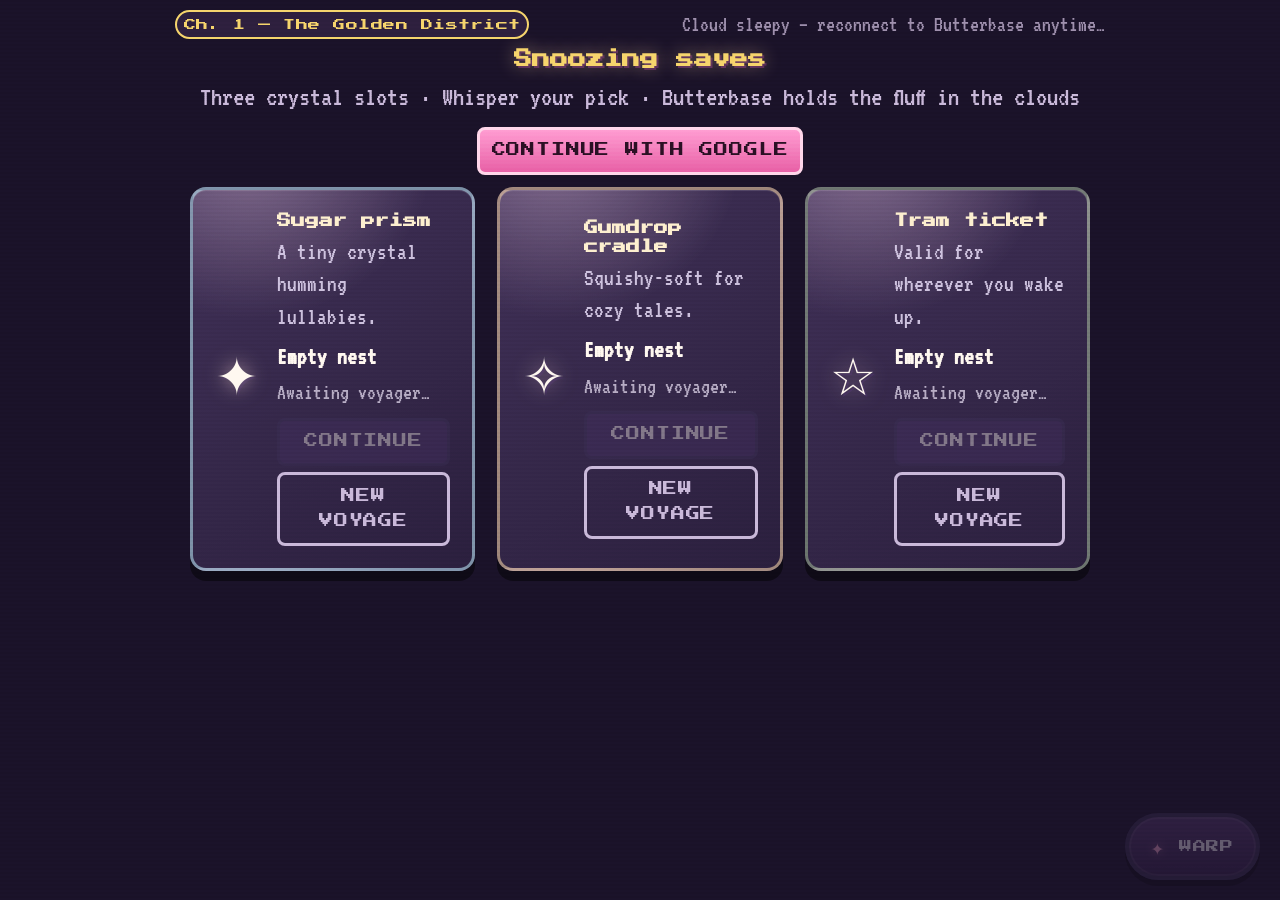
==== commit cf2d57e4: "Merge branch 'gacha1' of https://github.com/lmmejia/Starfall-Reverie into gacha1" ====
--- a/index.html
+++ b/index.html
@@ -15,14 +15,31 @@
   <body>
     <div class="crt-overlay" aria-hidden="true"></div>
 
-    <div class="story-app">
+    <div id="story-app" class="story-app">
       <main class="game-shell">
         <header class="story-top-bar">
           <span id="chapter-pill" class="chapter-pill">Ch. 1 — The Golden District</span>
-          <span class="story-hint">Space — next · ← / Backspace — back</span>
+          <span id="top-phase-hint" class="story-hint"></span>
         </header>
 
-        <section id="screen-name" class="screen screen--active" aria-label="Name entry">
+        <section id="screen-save" class="screen screen-save" aria-label="Pick a save crystal">
+          <div class="save-shelf">
+            <header class="save-shelf__head">
+              <h1 class="save-shelf__title">Snoozing saves</h1>
+              <p class="save-shelf__sub">
+                Three crystal slots · Whisper your pick · Butterbase holds the fluff in the clouds
+              </p>
+              <div
+                id="save-shelf-auth"
+                class="save-shelf__auth"
+                aria-live="polite"
+              ></div>
+            </header>
+            <div id="save-shelf-panel" class="save-shelf__grid"></div>
+          </div>
+        </section>
+
+        <section id="screen-name" class="screen" aria-label="Name entry" hidden>
           <div class="name-card">
             <h1 class="title">Starfall Reverie</h1>
             <p class="subtitle">A traveler arrives where everything is sweet…</p>
@@ -36,6 +53,17 @@
               placeholder="Traveler"
             />
             <button id="btn-begin" type="button" class="story-btn story-btn-primary">Begin</button>
+            <button id="btn-slot-change" type="button" class="story-btn story-btn-ghost btn-change-slot">
+              Different crystal…
+            </button>
+            <button
+              id="btn-name-save-quit"
+              type="button"
+              class="story-btn story-btn-ghost btn-change-slot btn-name-save-quit"
+              title="Save to cloud and return to save crystals"
+            >
+              Save &amp; quit to crystals
+            </button>
           </div>
         </section>
 
@@ -49,6 +77,14 @@
             <div class="dialogue-actions">
               <button id="btn-back" type="button" class="story-btn story-btn-ghost">Back</button>
               <button id="btn-advance" type="button" class="story-btn">Next</button>
+              <button
+                id="btn-save-quit"
+                type="button"
+                class="story-btn story-btn-ghost btn-save-quit"
+                title="Save to cloud and return to save crystals"
+              >
+                Save &amp; quit to crystals
+              </button>
             </div>
             <div class="story-boss-row">
               <button
@@ -267,6 +303,8 @@
     </dialog>
 
     <script src="shared/starfall.js"></script>
+    <script src="shared/butterbase-config.js"></script>
+    <script src="js/save-session.js"></script>
     <script src="game.js"></script>
     <script src="js/intro.js" defer></script>
     <script src="js/gacha-modal.js" defer></script>
--- a/styles.css
+++ b/styles.css
@@ -757,6 +757,15 @@
   flex-wrap: wrap;
 }
 
+.dialogue-actions .btn-save-quit {
+  flex: 1 1 100%;
+  margin-top: 0.35rem;
+  text-transform: none;
+  letter-spacing: 0.04em;
+  font-size: clamp(9px, 2vw, 12px) !important;
+  padding: 0.65rem 0.85rem !important;
+}
+
 .gacha-fab {
   position: fixed;
   right: clamp(12px, 3vw, 20px);
@@ -800,6 +809,197 @@
   color: var(--text);
 }
 
+/* --- Butterbase save crystals --- */
+.screen-save.screen--active {
+  animation: save-shelf-in 560ms cubic-bezier(0.22, 1, 0.36, 1) forwards;
+}
+
+@keyframes save-shelf-in {
+  from {
+    opacity: 0;
+    transform: translateY(14px);
+  }
+  to {
+    opacity: 1;
+    transform: translateY(0);
+  }
+}
+
+.save-shelf {
+  width: min(900px, 100%);
+}
+
+.save-shelf__head {
+  text-align: center;
+  margin-bottom: 1.25rem;
+}
+
+.save-shelf__title {
+  font-family: "Press Start 2P", monospace;
+  font-size: clamp(13px, 3.8vw, 18px);
+  margin: 0 0 0.75rem;
+  color: var(--story-panel-edge);
+  text-shadow:
+    0 0 18px rgb(255 219 173 / 0.45),
+    2px 2px #4d2052;
+}
+
+.save-shelf__sub {
+  margin: 0;
+  font-size: clamp(20px, 3vw, 28px);
+  color: var(--story-muted);
+  line-height: 1.35;
+}
+
+.save-shelf__auth {
+  margin-top: 1rem;
+  display: flex;
+  flex-wrap: wrap;
+  justify-content: center;
+  align-items: center;
+  gap: 0.55rem 0.95rem;
+  font-family: "VT323", ui-monospace, monospace;
+  font-size: clamp(19px, 2.55vw, 26px);
+  color: var(--story-muted);
+}
+
+.save-shelf__auth-label {
+  max-width: 26rem;
+  line-height: 1.3;
+}
+
+.save-shelf__auth-warn {
+  color: #ffd5a8;
+  text-shadow: 0 0 14px rgb(255 206 154 / 0.35);
+}
+
+.save-shelf__oauth-google.story-btn {
+  text-decoration: none;
+}
+
+.save-shelf__grid {
+  display: grid;
+  grid-template-columns: repeat(auto-fit, minmax(220px, 1fr));
+  gap: clamp(14px, 3vw, 22px);
+}
+
+.save-crystal-card {
+  display: grid;
+  grid-template-columns: auto 1fr;
+  gap: clamp(12px, 2.5vw, 18px);
+  align-items: center;
+  padding: clamp(16px, 3vw, 22px);
+  border-radius: 16px;
+  border: 3px solid rgb(190 237 252 / 0.55);
+  background:
+    radial-gradient(
+      ellipse 120% 80% at 20% -10%,
+      rgb(255 220 246 / 0.35),
+      transparent 55%
+    ),
+    linear-gradient(145deg, #3f2f55, #2a1f3d);
+  box-shadow:
+    0 10px 0 var(--story-shadow),
+    inset 0 1px rgb(255 255 255 / 0.12);
+  animation: crystal-bob 4.8s ease-in-out infinite alternate;
+}
+
+.save-crystal-card:nth-child(2) {
+  animation-duration: 5.9s;
+  animation-delay: 0.35s;
+  border-color: rgb(252 217 169 / 0.55);
+}
+
+.save-crystal-card:nth-child(3) {
+  animation-duration: 5.2s;
+  animation-delay: 0.6s;
+  border-color: rgb(192 229 173 / 0.42);
+}
+
+@keyframes crystal-bob {
+  from {
+    transform: translateY(0);
+  }
+  to {
+    transform: translateY(-6px);
+  }
+}
+
+.save-crystal-card--busy {
+  opacity: 0.6;
+  pointer-events: none;
+}
+
+.save-crystal__glyph {
+  font-size: clamp(34px, 8vw, 52px);
+  line-height: 1;
+  text-shadow: 0 0 20px rgb(255 237 206 / 0.55);
+  filter: drop-shadow(2px 2px rgb(71 43 109 / 0.45));
+}
+
+.save-crystal__title {
+  font-family: "Press Start 2P", monospace;
+  font-size: clamp(11px, 2.9vw, 14px);
+  margin: 0 0 0.45rem;
+  color: rgb(253 239 207);
+}
+
+.save-crystal__flavor {
+  margin: 0 0 0.75rem;
+  font-size: clamp(18px, 2.6vw, 24px);
+  color: rgb(229 217 246 / 0.85);
+}
+
+.save-crystal__status {
+  display: flex;
+  flex-wrap: wrap;
+  gap: 0.55rem;
+  justify-content: space-between;
+  font-size: clamp(18px, 2.6vw, 24px);
+  margin-bottom: 0.95rem;
+  color: var(--story-accent-2);
+}
+
+.save-crystal__line {
+  color: var(--story-text);
+  font-weight: 600;
+}
+
+.save-crystal__time {
+  color: rgb(227 217 237 / 0.75);
+  font-size: clamp(17px, 2.35vw, 22px);
+}
+
+.save-crystal__buttons {
+  display: flex;
+  flex-wrap: wrap;
+  gap: 0.65rem;
+}
+
+.save-crystal__buttons .story-btn {
+  flex: 1 1 auto;
+}
+
+.btn-change-slot {
+  margin-top: 0.9rem;
+  width: 100%;
+  padding: 0.65rem 1rem !important;
+  font-size: clamp(9px, 2vw, 12px) !important;
+  text-transform: none;
+  letter-spacing: 0.02em;
+}
+
+#story-app:not([data-phase="story"]) .gacha-fab {
+  opacity: 0.33;
+  pointer-events: none;
+  filter: grayscale(0.2);
+}
+
+#story-app[data-phase="story"] .gacha-fab {
+  opacity: 1;
+  pointer-events: auto;
+}
+
 /* --- Gacha dialog --- */
 .gacha-modal {
   width: min(560px, calc(100vw - 24px));
